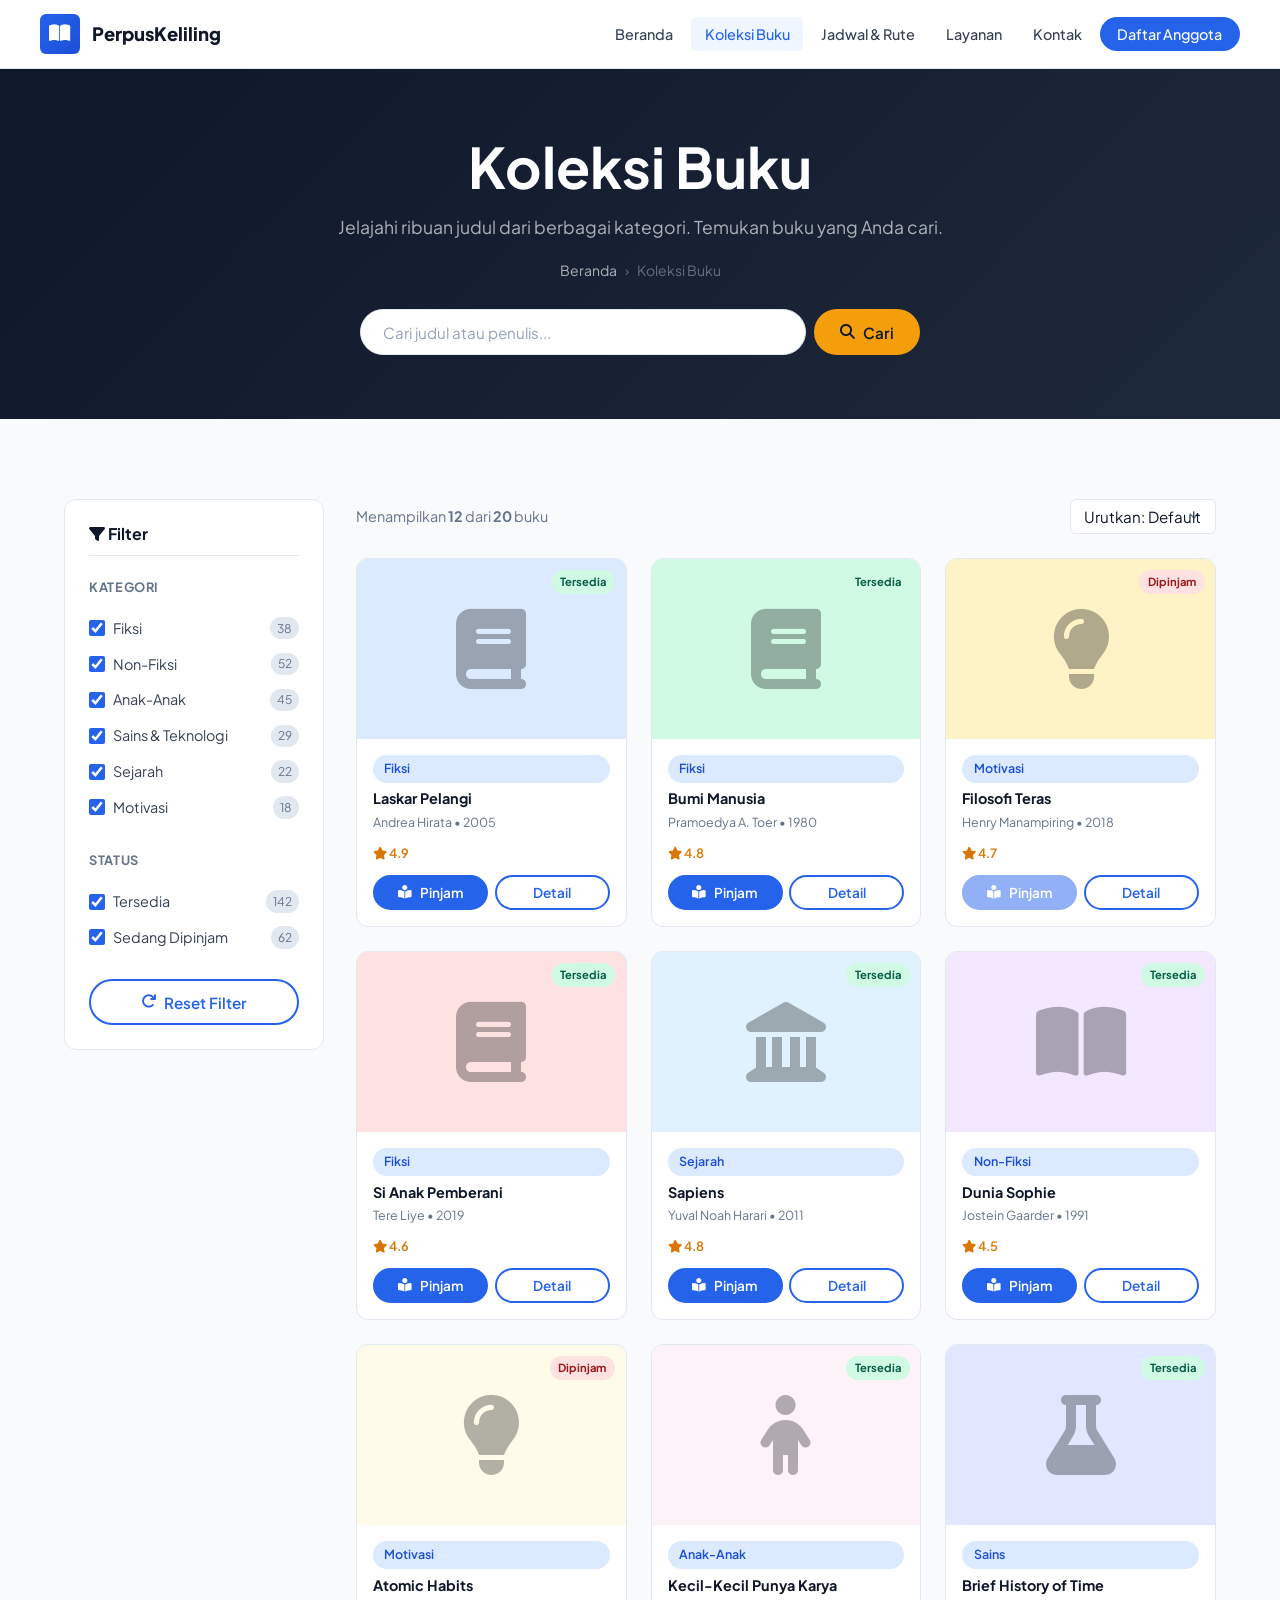
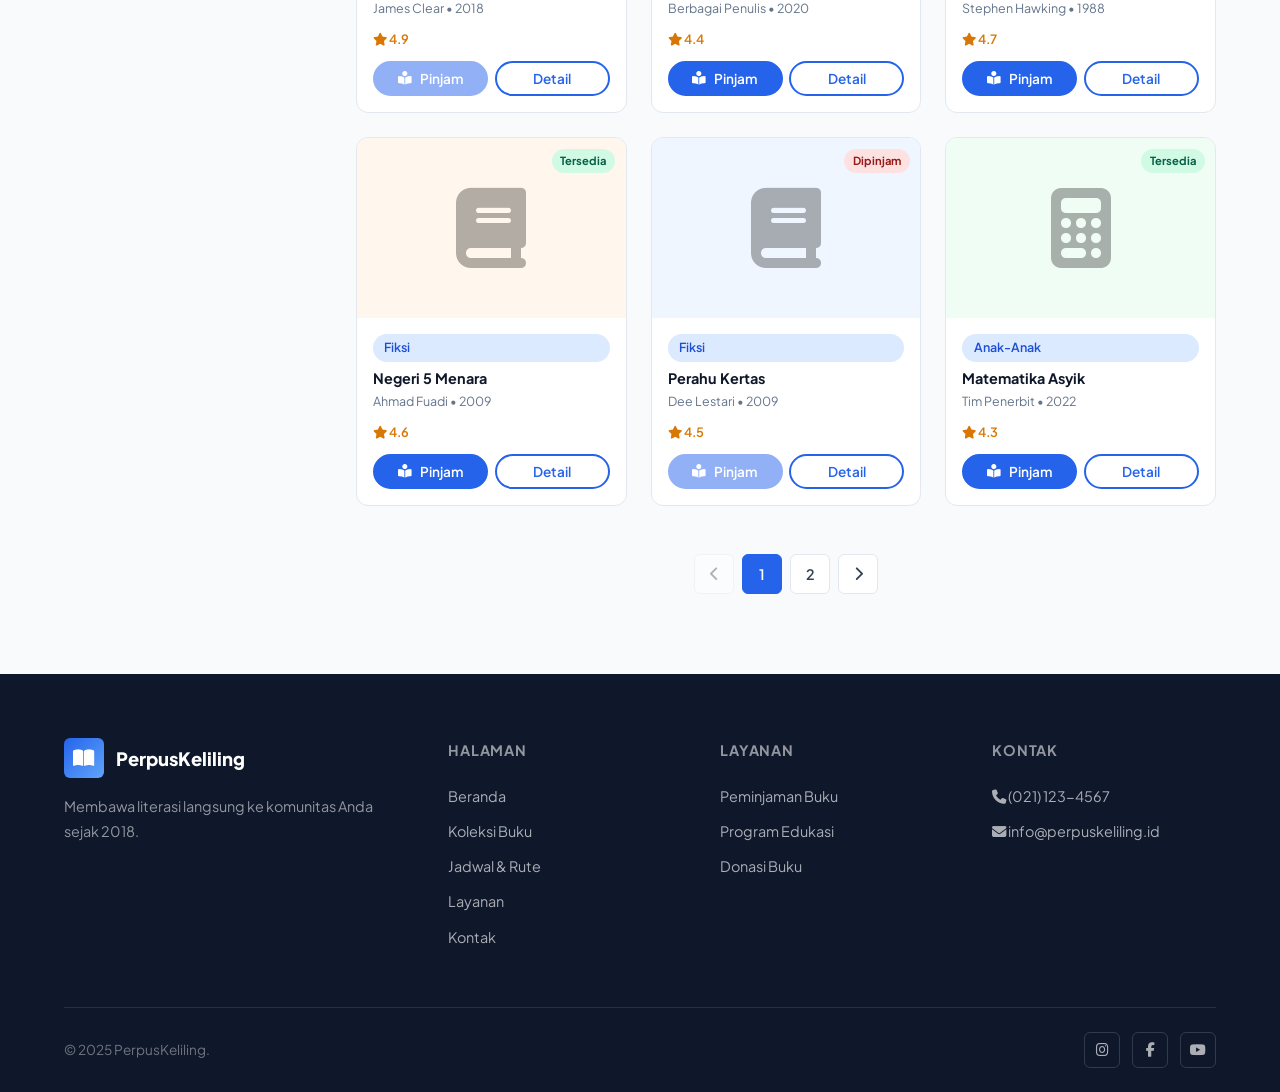
==== koleksi.html @ d8cf3271 "Menambahkan Jadwal dan koleksi serta menambahkan link nya kedalam index" ====
<!DOCTYPE html>
<html lang="id">

<head>
    <meta charset="UTF-8">
    <meta name="viewport" content="width=device-width, initial-scale=1.0">
    <meta name="description" content="Katalog koleksi buku Perpustakaan Keliling. Cari dan temukan buku favorit Anda.">
    <title>Koleksi Buku — Perpustakaan Keliling</title>
    <link rel="preconnect" href="https://fonts.googleapis.com">
    <link rel="preconnect" href="https://fonts.gstatic.com" crossorigin>
    <link
        href="https://fonts.googleapis.com/css2?family=Plus+Jakarta+Sans:wght@300;400;500;600;700;800&family=Merriweather:wght@400;700&display=swap"
        rel="stylesheet">
    <link rel="stylesheet" href="https://cdnjs.cloudflare.com/ajax/libs/font-awesome/6.5.0/css/all.min.css">
    <link rel="stylesheet" href="style.css">
    <style>
        .katalog-layout {
            display: grid;
            grid-template-columns: 260px 1fr;
            gap: 2rem;
            align-items: start;
        }

        .filter-sidebar {
            background: var(--white);
            border: 1px solid var(--border);
            border-radius: var(--radius);
            padding: 1.5rem;
            position: sticky;
            top: 84px;
        }

        .filter-title {
            font-size: 1rem;
            font-weight: 700;
            margin-bottom: 1.25rem;
            padding-bottom: .75rem;
            border-bottom: 1px solid var(--border);
        }

        .filter-group {
            margin-bottom: 1.5rem;
        }

        .filter-group-title {
            font-size: .8rem;
            font-weight: 700;
            text-transform: uppercase;
            letter-spacing: .05em;
            color: var(--gray);
            margin-bottom: .75rem;
        }

        .filter-option {
            display: flex;
            align-items: center;
            gap: .5rem;
            padding: .4rem 0;
            cursor: pointer;
            font-size: .9rem;
            color: var(--dark-3);
        }

        .filter-option input[type="checkbox"] {
            width: 16px;
            height: 16px;
            accent-color: var(--primary);
            cursor: pointer;
        }

        .filter-count {
            margin-left: auto;
            font-size: .75rem;
            background: var(--border);
            color: var(--gray);
            padding: .1rem .45rem;
            border-radius: 9999px;
        }

        .katalog-grid {
            display: grid;
            grid-template-columns: repeat(auto-fill, minmax(200px, 1fr));
            gap: 1.5rem;
        }

        .book-card {
            background: var(--white);
            border-radius: var(--radius);
            border: 1px solid var(--border);
            overflow: hidden;
            transition: var(--transition);
            display: flex;
            flex-direction: column;
            cursor: pointer;
        }

        .book-card:hover {
            box-shadow: var(--shadow-lg);
            transform: translateY(-5px);
            border-color: var(--primary);
        }

        .book-cover {
            width: 100%;
            height: 180px;
            display: flex;
            align-items: center;
            justify-content: center;
            font-size: 2.5rem;
            position: relative;
            color: rgba(0, 0, 0, .3);
        }

        .status-tag {
            position: absolute;
            top: .65rem;
            right: .65rem;
            font-size: .7rem;
            font-weight: 700;
            padding: .2rem .55rem;
            border-radius: 9999px;
        }

        .book-body {
            padding: 1rem;
            flex: 1;
            display: flex;
            flex-direction: column;
        }

        .book-title {
            font-size: .9rem;
            font-weight: 700;
            color: var(--dark);
            margin-bottom: .25rem;
            margin-top: .4rem;
            line-height: 1.3;
        }

        .book-author {
            font-size: .78rem;
            color: var(--gray);
            margin-bottom: .5rem;
        }

        .book-rating {
            font-size: .8rem;
            color: var(--secondary-dark);
            font-weight: 600;
            margin-bottom: .65rem;
        }

        .book-actions {
            display: flex;
            gap: .4rem;
            margin-top: auto;
        }

        .book-actions .btn {
            flex: 1;
            justify-content: center;
        }

        .result-bar {
            display: flex;
            align-items: center;
            justify-content: space-between;
            margin-bottom: 1.5rem;
            flex-wrap: wrap;
            gap: .75rem;
        }

        .result-count {
            font-size: .9rem;
            color: var(--gray);
        }

        .pagination {
            display: flex;
            justify-content: center;
            gap: .5rem;
            margin-top: 3rem;
            flex-wrap: wrap;
        }

        .page-btn {
            width: 40px;
            height: 40px;
            border: 1.5px solid var(--border);
            border-radius: var(--radius-sm);
            background: var(--white);
            cursor: pointer;
            font-family: var(--font);
            font-size: .9rem;
            font-weight: 600;
            color: var(--dark-3);
            transition: var(--transition);
            display: flex;
            align-items: center;
            justify-content: center;
        }

        .page-btn:hover,
        .page-btn.active {
            background: var(--primary);
            border-color: var(--primary);
            color: #fff;
        }

        .page-btn:disabled {
            opacity: .4;
            cursor: not-allowed;
        }

        .book-detail-header {
            display: flex;
            gap: 1.5rem;
            margin-bottom: 1.5rem;
        }

        .book-detail-cover {
            width: 110px;
            height: 150px;
            border-radius: var(--radius-sm);
            display: flex;
            align-items: center;
            justify-content: center;
            font-size: 2.5rem;
            flex-shrink: 0;
            color: rgba(0, 0, 0, .3);
        }

        .book-detail-desc {
            font-size: .9rem;
            line-height: 1.75;
        }

        @media (max-width: 900px) {
            .katalog-layout {
                grid-template-columns: 1fr;
            }

            .filter-sidebar {
                position: static;
            }
        }

        @media (max-width: 480px) {
            .katalog-grid {
                grid-template-columns: repeat(2, 1fr);
            }
        }
    </style>
</head>

<body>

    <nav class="navbar">
        <div class="navbar-inner">
            <a href="index.html" class="navbar-brand">
                <div class="brand-icon"><i class="fas fa-book-open"></i></div>
                <span>PerpusKeliling</span>
            </a>
            <ul class="nav-links">
                <li><a href="index.html">Beranda</a></li>
                <li><a href="koleksi.html" class="active">Koleksi Buku</a></li>
                <li><a href="jadwal.html">Jadwal &amp; Rute</a></li>
                <li><a href="layanan.html">Layanan</a></li>
                <li><a href="kontak.html">Kontak</a></li>
                <li><a href="kontak.html#daftar" class="nav-cta">Daftar Anggota</a></li>
            </ul>
            <button class="hamburger" id="hamburger" aria-label="Menu">
                <i class="fas fa-bars"></i>
            </button>
        </div>
        <div class="mobile-menu" id="mobileMenu">
            <a href="index.html"><i class="fas fa-home"></i> Beranda</a>
            <a href="koleksi.html"><i class="fas fa-book-open"></i> Koleksi Buku</a>
            <a href="jadwal.html"><i class="fas fa-calendar-alt"></i> Jadwal &amp; Rute</a>
            <a href="layanan.html"><i class="fas fa-th-list"></i> Layanan</a>
            <a href="kontak.html"><i class="fas fa-envelope"></i> Kontak</a>
        </div>
    </nav>

    <section class="page-hero">
        <div class="container">
            <h1>Koleksi Buku</h1>
            <p>Jelajahi ribuan judul dari berbagai kategori. Temukan buku yang Anda cari.</p>
            <nav class="breadcrumb">
                <a href="index.html">Beranda</a>
                <span>&rsaquo;</span>
                <span>Koleksi Buku</span>
            </nav>
            <div style="margin-top:1.75rem;">
                <div class="search-bar">
                    <label for="searchInput" class="sr-only">Cari buku</label>
                    <input type="search" id="searchInput" class="form-control" placeholder="Cari judul atau penulis...">
                    <button class="btn btn-secondary" id="searchBtn">
                        <i class="fas fa-search"></i> Cari
                    </button>
                </div>
            </div>
        </div>
    </section>

    <section class="section" style="background:var(--bg);">
        <div class="container">
            <div class="katalog-layout">

                <aside class="filter-sidebar">
                    <h2 class="filter-title"><i class="fas fa-filter"></i> Filter</h2>
                    <div class="filter-group">
                        <p class="filter-group-title">Kategori</p>
                        <label class="filter-option"><input type="checkbox" class="filter-kategori" value="Fiksi"
                                checked> Fiksi <span class="filter-count">38</span></label>
                        <label class="filter-option"><input type="checkbox" class="filter-kategori" value="Non-Fiksi"
                                checked> Non-Fiksi <span class="filter-count">52</span></label>
                        <label class="filter-option"><input type="checkbox" class="filter-kategori" value="Anak-Anak"
                                checked> Anak-Anak <span class="filter-count">45</span></label>
                        <label class="filter-option"><input type="checkbox" class="filter-kategori" value="Sains"
                                checked> Sains &amp; Teknologi <span class="filter-count">29</span></label>
                        <label class="filter-option"><input type="checkbox" class="filter-kategori" value="Sejarah"
                                checked> Sejarah <span class="filter-count">22</span></label>
                        <label class="filter-option"><input type="checkbox" class="filter-kategori" value="Motivasi"
                                checked> Motivasi <span class="filter-count">18</span></label>
                    </div>
                    <div class="filter-group">
                        <p class="filter-group-title">Status</p>
                        <label class="filter-option"><input type="checkbox" class="filter-status" value="Tersedia"
                                checked> Tersedia <span class="filter-count">142</span></label>
                        <label class="filter-option"><input type="checkbox" class="filter-status" value="Dipinjam"
                                checked> Sedang Dipinjam <span class="filter-count">62</span></label>
                    </div>
                    <button class="btn btn-outline" id="resetFilter" style="width:100%;justify-content:center;">
                        <i class="fas fa-redo"></i> Reset Filter
                    </button>
                </aside>

                <main>
                    <div class="result-bar">
                        <p class="result-count" id="resultCount">Menampilkan <strong>0</strong> buku</p>
                        <div style="display:flex;align-items:center;gap:.5rem;font-size:.9rem;">
                            <label for="sortSelect" class="sr-only">Urutkan</label>
                            <select id="sortSelect" class="form-control" style="width:auto;padding:.45rem .85rem;">
                                <option value="default">Urutkan: Default</option>
                                <option value="judul">Judul A-Z</option>
                                <option value="rating">Rating Tertinggi</option>
                                <option value="tahun">Tahun Terbaru</option>
                            </select>
                        </div>
                    </div>

                    <div class="katalog-grid" id="bookGrid"></div>

                    <div id="emptyMsg" class="hidden" style="text-align:center;padding:3rem 1rem;">
                        <i class="fas fa-box-open fa-3x" style="color:var(--gray-light);margin-bottom:1rem;"></i>
                        <h3>Buku Tidak Ditemukan</h3>
                        <p>Coba ubah kata kunci atau filter pencarian Anda.</p>
                    </div>

                    <div class="pagination" id="pagination"></div>
                </main>
            </div>
        </div>
    </section>

    <div class="modal-overlay" id="bookModal">
        <div class="modal-box">
            <div class="modal-header">
                <h2 id="modalBookTitle" style="font-size:1.1rem;">Detail Buku</h2>
                <button class="modal-close" onclick="toggleModal('bookModal', false)">
                    <i class="fas fa-times"></i>
                </button>
            </div>
            <div id="modalBookContent"></div>
            <div style="display:flex;gap:.75rem;margin-top:1.5rem;">
                <button class="btn btn-primary" id="modalPinjamBtn" style="flex:1;justify-content:center;"
                    onclick="pinjamBuku()">
                    <i class="fas fa-book-reader"></i> Pinjam Buku Ini
                </button>
                <button class="btn btn-outline" onclick="toggleModal('bookModal', false)"
                    style="justify-content:center;">Tutup</button>
            </div>
        </div>
    </div>

    <footer class="footer">
        <div class="container">
            <div class="footer-grid">
                <div>
                    <div class="footer-brand">
                        <div class="brand-icon"><i class="fas fa-book-open"></i></div>
                        PerpusKeliling
                    </div>
                    <p>Membawa literasi langsung ke komunitas Anda sejak 2018.</p>
                </div>
                <div>
                    <p class="footer-heading">Halaman</p>
                    <ul class="footer-links">
                        <li><a href="index.html">Beranda</a></li>
                        <li><a href="koleksi.html">Koleksi Buku</a></li>
                        <li><a href="jadwal.html">Jadwal &amp; Rute</a></li>
                        <li><a href="layanan.html">Layanan</a></li>
                        <li><a href="kontak.html">Kontak</a></li>
                    </ul>
                </div>
                <div>
                    <p class="footer-heading">Layanan</p>
                    <ul class="footer-links">
                        <li><a href="layanan.html">Peminjaman Buku</a></li>
                        <li><a href="layanan.html">Program Edukasi</a></li>
                        <li><a href="layanan.html">Donasi Buku</a></li>
                    </ul>
                </div>
                <div>
                    <p class="footer-heading">Kontak</p>
                    <ul class="footer-links">
                        <li><a href="tel:+62211234567"><i class="fas fa-phone"></i> (021) 123-4567</a></li>
                        <li><a href="mailto:info@perpuskeliling.id"><i class="fas fa-envelope"></i>
                                info@perpuskeliling.id</a></li>
                    </ul>
                </div>
            </div>
            <div class="footer-bottom">
                <p style="color:rgba(255,255,255,.4);font-size:.85rem;">&copy; 2025 PerpusKeliling.</p>
                <div class="footer-socials">
                    <a href="#" aria-label="Instagram"><i class="fab fa-instagram"></i></a>
                    <a href="#" aria-label="Facebook"><i class="fab fa-facebook-f"></i></a>
                    <a href="#" aria-label="YouTube"><i class="fab fa-youtube"></i></a>
                </div>
            </div>
        </div>
    </footer>

    <button class="scroll-top" id="scrollTopBtn" aria-label="Kembali ke atas">
        <i class="fas fa-chevron-up"></i>
    </button>

    <script src="main.js"></script>
    <script>
        var BUKU_DATA = [
            { id: 1, judul: "Laskar Pelangi", penulis: "Andrea Hirata", kategori: "Fiksi", status: "Tersedia", rating: 4.9, tahun: 2005, warna: "#DBEAFE", icon: "fa-book", isbn: "978-979-1341-00-1", deskripsi: "Novel yang mengisahkan perjuangan anak-anak Belitung untuk mengenyam pendidikan." },
            { id: 2, judul: "Bumi Manusia", penulis: "Pramoedya A. Toer", kategori: "Fiksi", status: "Tersedia", rating: 4.8, tahun: 1980, warna: "#D1FAE5", icon: "fa-book", isbn: "978-979-407-059-3", deskripsi: "Karya agung Pramoedya tentang perjuangan seorang pemuda pribumi di era kolonial." },
            { id: 3, judul: "Filosofi Teras", penulis: "Henry Manampiring", kategori: "Motivasi", status: "Dipinjam", rating: 4.7, tahun: 2018, warna: "#FEF3C7", icon: "fa-lightbulb", isbn: "978-602-06-1493-9", deskripsi: "Panduan menjalani hidup tenang berdasarkan filosofi Stoik untuk pembaca Indonesia." },
            { id: 4, judul: "Si Anak Pemberani", penulis: "Tere Liye", kategori: "Fiksi", status: "Tersedia", rating: 4.6, tahun: 2019, warna: "#FEE2E2", icon: "fa-book", isbn: "978-602-291-551-7", deskripsi: "Kisah petualangan anak-anak di pedalaman Sumatra yang penuh keberanian." },
            { id: 5, judul: "Sapiens", penulis: "Yuval Noah Harari", kategori: "Sejarah", status: "Tersedia", rating: 4.8, tahun: 2011, warna: "#E0F2FE", icon: "fa-landmark", isbn: "978-0-06-231609-7", deskripsi: "Sejarah singkat umat manusia dari masa prasejarah hingga revolusi industri." },
            { id: 6, judul: "Dunia Sophie", penulis: "Jostein Gaarder", kategori: "Non-Fiksi", status: "Tersedia", rating: 4.5, tahun: 1991, warna: "#F3E8FF", icon: "fa-book-open", isbn: "978-979-22-1251-4", deskripsi: "Novel filsafat yang mengajak pembaca menjelajahi sejarah filsafat Barat." },
            { id: 7, judul: "Atomic Habits", penulis: "James Clear", kategori: "Motivasi", status: "Dipinjam", rating: 4.9, tahun: 2018, warna: "#FFFBEB", icon: "fa-lightbulb", isbn: "978-0-7352-1129-2", deskripsi: "Panduan ilmiah untuk membangun kebiasaan kecil yang menghasilkan perubahan besar." },
            { id: 8, judul: "Kecil-Kecil Punya Karya", penulis: "Berbagai Penulis", kategori: "Anak-Anak", status: "Tersedia", rating: 4.4, tahun: 2020, warna: "#FDF2F8", icon: "fa-child", isbn: "978-979-22-5678-1", deskripsi: "Antologi karya tulis anak-anak Indonesia yang menginspirasi." },
            { id: 9, judul: "Brief History of Time", penulis: "Stephen Hawking", kategori: "Sains", status: "Tersedia", rating: 4.7, tahun: 1988, warna: "#E0E7FF", icon: "fa-flask", isbn: "978-0-553-38016-3", deskripsi: "Eksplorasi ilmu fisika modern dari Big Bang hingga lubang hitam." },
            { id: 10, judul: "Negeri 5 Menara", penulis: "Ahmad Fuadi", kategori: "Fiksi", status: "Tersedia", rating: 4.6, tahun: 2009, warna: "#FFF7ED", icon: "fa-book", isbn: "978-979-22-4931-8", deskripsi: "Kisah inspiratif santri dari Sumatra yang mengejar mimpi ke berbagai penjuru dunia." },
            { id: 11, judul: "Perahu Kertas", penulis: "Dee Lestari", kategori: "Fiksi", status: "Dipinjam", rating: 4.5, tahun: 2009, warna: "#EFF6FF", icon: "fa-book", isbn: "978-979-22-5143-4", deskripsi: "Kisah cinta antara Kugy dan Keenan yang penuh mimpi dan perjalanan menemukan diri." },
            { id: 12, judul: "Matematika Asyik", penulis: "Tim Penerbit", kategori: "Anak-Anak", status: "Tersedia", rating: 4.3, tahun: 2022, warna: "#F0FDF4", icon: "fa-calculator", isbn: "978-979-12-3456-0", deskripsi: "Buku belajar matematika yang dikemas menyenangkan untuk anak usia 6-12 tahun." },
            { id: 13, judul: "Rich Dad Poor Dad", penulis: "Robert Kiyosaki", kategori: "Motivasi", status: "Tersedia", rating: 4.4, tahun: 1997, warna: "#FFFBEB", icon: "fa-lightbulb", isbn: "978-1-5154-3003-5", deskripsi: "Pelajaran tentang keuangan dan investasi berdasarkan perbandingan dua figur ayah." },
            { id: 14, judul: "Sejarah Indonesia Modern", penulis: "M.C. Ricklefs", kategori: "Sejarah", status: "Tersedia", rating: 4.6, tahun: 2001, warna: "#FEF3C7", icon: "fa-landmark", isbn: "978-0-230-54685-1", deskripsi: "Kajian mendalam tentang sejarah Indonesia dari abad ke-16 hingga era reformasi." },
            { id: 15, judul: "Coding untuk Anak", penulis: "DK Publishing", kategori: "Sains", status: "Dipinjam", rating: 4.5, tahun: 2021, warna: "#EDE9FE", icon: "fa-laptop", isbn: "978-0-24-137896-2", deskripsi: "Panduan belajar pemrograman yang ramah anak dengan proyek-proyek menyenangkan." },
            { id: 16, judul: "The Alchemist", penulis: "Paulo Coelho", kategori: "Fiksi", status: "Tersedia", rating: 4.8, tahun: 1988, warna: "#FDF4FF", icon: "fa-book", isbn: "978-0-06-231500-7", deskripsi: "Kisah seorang gembala muda Spanyol yang menempuh perjalanan menuju mimpinya." },
            { id: 17, judul: "Ensiklopedia Anak", penulis: "Tim Ilmu", kategori: "Anak-Anak", status: "Tersedia", rating: 4.7, tahun: 2020, warna: "#ECFDF5", icon: "fa-book-open", isbn: "978-602-123-789-4", deskripsi: "Ensiklopedia lengkap yang menjelaskan sains, alam, dan teknologi untuk anak." },
            { id: 18, judul: "7 Habits", penulis: "Stephen Covey", kategori: "Motivasi", status: "Dipinjam", rating: 4.7, tahun: 1989, warna: "#F0F9FF", icon: "fa-lightbulb", isbn: "978-0-7432-6951-3", deskripsi: "Tujuh kebiasaan yang membantu seseorang menjadi lebih efektif dalam kehidupan." },
            { id: 19, judul: "Hujan", penulis: "Tere Liye", kategori: "Fiksi", status: "Tersedia", rating: 4.5, tahun: 2016, warna: "#EFF6FF", icon: "fa-book", isbn: "978-602-291-240-0", deskripsi: "Kisah masa depan tentang seorang gadis bernama Lail dan tumpukan kenangan." },
            { id: 20, judul: "Ketika Aku Belum Dewasa", penulis: "Asma Nadia", kategori: "Fiksi", status: "Tersedia", rating: 4.3, tahun: 2015, warna: "#FDF2F8", icon: "fa-book", isbn: "978-602-219-135-4", deskripsi: "Novel remaja yang mengangkat tema persahabatan dan perjalanan tumbuh dewasa." }
        ];

        var state = {
            query: '',
            kategori: ['Fiksi', 'Non-Fiksi', 'Anak-Anak', 'Sains', 'Sejarah', 'Motivasi'],
            status: ['Tersedia', 'Dipinjam'],
            sort: 'default',
            page: 1,
            perPage: 12,
            selected: null
        };

        function renderGrid() {
            var grid = document.getElementById('bookGrid');
            var emptyMsg = document.getElementById('emptyMsg');
            var resCount = document.getElementById('resultCount');

            var filtered = [];
            for (var i = 0; i < BUKU_DATA.length; i++) {
                var b = BUKU_DATA[i];
                var matchQuery = b.judul.toLowerCase().indexOf(state.query.toLowerCase()) !== -1 ||
                    b.penulis.toLowerCase().indexOf(state.query.toLowerCase()) !== -1;
                var matchKat = state.kategori.indexOf(b.kategori) !== -1;
                var matchStatus = state.status.indexOf(b.status) !== -1;
                if (matchQuery && matchKat && matchStatus) {
                    filtered.push(b);
                }
            }

            if (state.sort === 'judul') {
                filtered.sort(function (a, b) { return a.judul.localeCompare(b.judul); });
            } else if (state.sort === 'rating') {
                filtered.sort(function (a, b) { return b.rating - a.rating; });
            } else if (state.sort === 'tahun') {
                filtered.sort(function (a, b) { return b.tahun - a.tahun; });
            }

            var total = filtered.length;
            var totalPages = Math.max(1, Math.ceil(total / state.perPage));
            if (state.page > totalPages) state.page = totalPages;

            var startIdx = (state.page - 1) * state.perPage;
            var paginated = filtered.slice(startIdx, startIdx + state.perPage);

            resCount.innerHTML = 'Menampilkan <strong>' + paginated.length + '</strong> dari <strong>' + total + '</strong> buku';

            if (paginated.length === 0) {
                grid.innerHTML = '';
                emptyMsg.classList.remove('hidden');
                renderPagination(0, totalPages);
                return;
            }

            emptyMsg.classList.add('hidden');
            grid.innerHTML = '';

            for (var j = 0; j < paginated.length; j++) {
                var buku = paginated[j];
                var statusClass = buku.status === 'Tersedia' ? 'badge-green' : 'badge-red';
                var disabled = buku.status === 'Dipinjam' ? 'disabled style="opacity:.5;"' : '';

                var cardHTML = '<article class="book-card" onclick="openBookModal(' + buku.id + ')" tabindex="0">';
                cardHTML += '<div class="book-cover" style="background:' + buku.warna + ';">';
                cardHTML += '<i class="fas ' + buku.icon + ' fa-2x"></i>';
                cardHTML += '<span class="status-tag ' + statusClass + '">' + buku.status + '</span>';
                cardHTML += '</div>';
                cardHTML += '<div class="book-body">';
                cardHTML += '<span class="badge badge-blue">' + buku.kategori + '</span>';
                cardHTML += '<p class="book-title">' + buku.judul + '</p>';
                cardHTML += '<p class="book-author">' + buku.penulis + ' &bull; ' + buku.tahun + '</p>';
                cardHTML += '<p class="book-rating"><i class="fas fa-star"></i> ' + buku.rating.toFixed(1) + '</p>';
                cardHTML += '<div class="book-actions">';
                cardHTML += '<button class="btn btn-primary btn-sm" ' + disabled + ' onclick="event.stopPropagation();pinjamLangsung(' + buku.id + ')"><i class="fas fa-book-reader"></i> Pinjam</button>';
                cardHTML += '<button class="btn btn-outline btn-sm" onclick="event.stopPropagation();openBookModal(' + buku.id + ')">Detail</button>';
                cardHTML += '</div></div></article>';

                grid.innerHTML += cardHTML;
            }

            renderPagination(total, totalPages);
        }

        function renderPagination(total, totalPages) {
            var pag = document.getElementById('pagination');
            if (total === 0) { pag.innerHTML = ''; return; }

            var html = '<button class="page-btn" onclick="changePage(' + (state.page - 1) + ')"' + (state.page === 1 ? ' disabled' : '') + '><i class="fas fa-chevron-left"></i></button>';
            for (var i = 1; i <= totalPages; i++) {
                var active = i === state.page ? ' active' : '';
                html += '<button class="page-btn' + active + '" onclick="changePage(' + i + ')">' + i + '</button>';
            }
            html += '<button class="page-btn" onclick="changePage(' + (state.page + 1) + ')"' + (state.page === totalPages ? ' disabled' : '') + '><i class="fas fa-chevron-right"></i></button>';
            pag.innerHTML = html;
        }

        function changePage(p) {
            if (p < 1) return;
            state.page = p;
            renderGrid();
            window.scrollTo({ top: 300, behavior: 'smooth' });
        }

        function openBookModal(id) {
            var buku = null;
            for (var i = 0; i < BUKU_DATA.length; i++) {
                if (BUKU_DATA[i].id === id) { buku = BUKU_DATA[i]; break; }
            }
            if (!buku) return;
            state.selected = id;

            document.getElementById('modalBookTitle').textContent = buku.judul;
            var pinjamBtn = document.getElementById('modalPinjamBtn');
            pinjamBtn.disabled = buku.status === 'Dipinjam';
            pinjamBtn.innerHTML = buku.status === 'Dipinjam'
                ? '<i class="fas fa-times"></i> Sedang Dipinjam'
                : '<i class="fas fa-book-reader"></i> Pinjam Buku Ini';
            pinjamBtn.style.opacity = buku.status === 'Dipinjam' ? '.6' : '1';

            var statusClass = buku.status === 'Tersedia' ? 'badge-green' : 'badge-red';
            var content = '<div class="book-detail-header">';
            content += '<div class="book-detail-cover" style="background:' + buku.warna + ';"><i class="fas ' + buku.icon + ' fa-2x"></i></div>';
            content += '<div>';
            content += '<h3 style="margin-bottom:.25rem;">' + buku.judul + '</h3>';
            content += '<p style="color:var(--gray);font-size:.9rem;margin-bottom:.5rem;">' + buku.penulis + '</p>';
            content += '<div style="display:flex;gap:.5rem;flex-wrap:wrap;margin-bottom:.5rem;">';
            content += '<span class="badge badge-blue">' + buku.kategori + '</span>';
            content += '<span class="badge ' + statusClass + '">' + buku.status + '</span>';
            content += '</div>';
            content += '<p style="font-size:.8rem;color:var(--gray);">ISBN: ' + buku.isbn + ' &bull; ' + buku.tahun + '</p>';
            content += '<p style="font-size:.85rem;font-weight:600;color:var(--secondary-dark);margin-top:.4rem;"><i class="fas fa-star"></i> ' + buku.rating.toFixed(1) + ' / 5.0</p>';
            content += '</div></div>';
            content += '<p class="book-detail-desc">' + buku.deskripsi + '</p>';

            document.getElementById('modalBookContent').innerHTML = content;
            toggleModal('bookModal', true);
        }

        function pinjamBuku() {
            for (var i = 0; i < BUKU_DATA.length; i++) {
                if (BUKU_DATA[i].id === state.selected) {
                    if (BUKU_DATA[i].status === 'Dipinjam') return;
                    BUKU_DATA[i].status = 'Dipinjam';
                    showToast('Berhasil meminjam "' + BUKU_DATA[i].judul + '"!', 'success');
                    break;
                }
            }
            toggleModal('bookModal', false);
            renderGrid();
        }

        function pinjamLangsung(id) {
            for (var i = 0; i < BUKU_DATA.length; i++) {
                if (BUKU_DATA[i].id === id) {
                    if (BUKU_DATA[i].status === 'Dipinjam') return;
                    BUKU_DATA[i].status = 'Dipinjam';
                    showToast('Berhasil meminjam "' + BUKU_DATA[i].judul + '"!', 'success');
                    break;
                }
            }
            renderGrid();
        }

        document.getElementById('searchBtn').addEventListener('click', function () {
            state.query = document.getElementById('searchInput').value.trim();
            state.page = 1;
            renderGrid();
        });

        document.getElementById('searchInput').addEventListener('input', function () {
            state.query = this.value.trim();
            state.page = 1;
            renderGrid();
        });

        document.getElementById('sortSelect').addEventListener('change', function () {
            state.sort = this.value;
            state.page = 1;
            renderGrid();
        });

        document.querySelectorAll('.filter-kategori').forEach(function (cb) {
            cb.addEventListener('change', function () {
                state.kategori = [];
                document.querySelectorAll('.filter-kategori:checked').forEach(function (c) {
                    state.kategori.push(c.value);
                });
                state.page = 1;
                renderGrid();
            });
        });

        document.querySelectorAll('.filter-status').forEach(function (cb) {
            cb.addEventListener('change', function () {
                state.status = [];
                document.querySelectorAll('.filter-status:checked').forEach(function (c) {
                    state.status.push(c.value);
                });
                state.page = 1;
                renderGrid();
            });
        });

        document.getElementById('resetFilter').addEventListener('click', function () {
            document.querySelectorAll('.filter-kategori, .filter-status').forEach(function (cb) { cb.checked = true; });
            document.getElementById('searchInput').value = '';
            document.getElementById('sortSelect').value = 'default';
            state = { query: '', kategori: ['Fiksi', 'Non-Fiksi', 'Anak-Anak', 'Sains', 'Sejarah', 'Motivasi'], status: ['Tersedia', 'Dipinjam'], sort: 'default', page: 1, perPage: 12, selected: null };
            renderGrid();
            showToast('Filter direset', 'info');
        });

        renderGrid();
    </script>
</body>

</html>
---- style.css ----
@import url('https://fonts.googleapis.com/css2?family=Plus+Jakarta+Sans:wght@300;400;500;600;700;800&family=Merriweather:ital,wght@0,400;0,700;1,400&display=swap');

:root {
  --primary: #2563EB; --primary-dark: #1D4ED8; --primary-light: #EFF6FF;
  --secondary: #F59E0B; --secondary-dark: #D97706; --accent: #10B981;
  --danger: #EF4444; --dark: #0F172A; --dark-2: #1E293B; --dark-3: #334155;
  --gray: #64748B; --gray-light: #94A3B8; --border: #E2E8F0;
  --bg: #F8FAFC; --white: #FFFFFF;
  --shadow-sm: 0 1px 3px rgba(0,0,0,.08),0 1px 2px rgba(0,0,0,.04);
  --shadow: 0 4px 6px -1px rgba(0,0,0,.1),0 2px 4px -1px rgba(0,0,0,.06);
  --shadow-lg: 0 10px 15px -3px rgba(0,0,0,.1),0 4px 6px -2px rgba(0,0,0,.05);
  --shadow-xl: 0 20px 25px -5px rgba(0,0,0,.1),0 10px 10px -5px rgba(0,0,0,.04);
  --radius-sm: 6px; --radius: 12px; --radius-lg: 20px; --radius-full: 9999px;
  --transition: all .25s cubic-bezier(.4,0,.2,1);
  --font-body: 'Plus Jakarta Sans', sans-serif;
  --font-serif: 'Merriweather', serif;
}

*, *::before, *::after { box-sizing: border-box; margin: 0; padding: 0; }
html { scroll-behavior: smooth; font-size: 16px; }
body { font-family: var(--font-body); background-color: var(--bg); color: var(--dark); line-height: 1.6; overflow-x: hidden; }
a { color: var(--primary); text-decoration: none; transition: var(--transition); }
a:hover { color: var(--primary-dark); }
img { max-width: 100%; height: auto; display: block; }
ul, ol { list-style: none; }
h1,h2,h3,h4,h5,h6 { font-weight: 700; line-height: 1.2; color: var(--dark); }
h1 { font-size: clamp(2rem,5vw,3.5rem); }
h2 { font-size: clamp(1.5rem,3vw,2.25rem); }
h3 { font-size: clamp(1.2rem,2vw,1.5rem); }
p { color: var(--gray); line-height: 1.75; }

.container { width: 100%; max-width: 1200px; margin: 0 auto; padding: 0 1.5rem; }

/* NAV */
.navbar { position: sticky; top: 0; z-index: 1000; background: rgba(255,255,255,.92); backdrop-filter: blur(16px); -webkit-backdrop-filter: blur(16px); border-bottom: 1px solid var(--border); padding: 0 1.5rem; transition: var(--transition); }
.navbar-inner { max-width: 1200px; margin: 0 auto; height: 68px; display: flex; align-items: center; justify-content: space-between; gap: 2rem; }
.navbar-brand { display: flex; align-items: center; gap: .75rem; font-weight: 800; font-size: 1.15rem; color: var(--dark); white-space: nowrap; }
.navbar-brand:hover { color: var(--primary); }
.brand-icon { width: 40px; height: 40px; background: linear-gradient(135deg, var(--primary), var(--primary-dark)); border-radius: var(--radius-sm); display: flex; align-items: center; justify-content: center; color: #fff; font-size: 1.2rem; flex-shrink: 0; }
.nav-links { display: flex; align-items: center; gap: .25rem; }
.nav-links a { padding: .5rem .85rem; border-radius: var(--radius-sm); font-size: .9rem; font-weight: 500; color: var(--dark-3); transition: var(--transition); white-space: nowrap; }
.nav-links a:hover, .nav-links a.active { background: var(--primary-light); color: var(--primary); }
.nav-cta { background: var(--primary) !important; color: #fff !important; padding: .5rem 1.1rem !important; border-radius: var(--radius-full) !important; }
.nav-cta:hover { background: var(--primary-dark) !important; color: #fff !important; }
.hamburger { display: none; background: none; border: none; cursor: pointer; padding: .4rem; border-radius: var(--radius-sm); transition: var(--transition); }
.hamburger:hover { background: var(--border); }
.hamburger span { display: block; width: 24px; height: 2px; background: var(--dark); border-radius: 99px; transition: var(--transition); margin: 5px 0; }
.mobile-menu { display: none; background: var(--white); border-top: 1px solid var(--border); padding: 1rem 1.5rem; }
.mobile-menu.open { display: block; }
.mobile-menu a { display: block; padding: .75rem 0; font-weight: 500; color: var(--dark-3); border-bottom: 1px solid var(--border); }
.mobile-menu a:last-child { border-bottom: none; }
.mobile-menu a:hover, .mobile-menu a.active { color: var(--primary); }

/* BUTTONS */
.btn { display: inline-flex; align-items: center; gap: .5rem; padding: .7rem 1.5rem; border-radius: var(--radius-full); font-family: var(--font-body); font-size: .95rem; font-weight: 600; cursor: pointer; border: 2px solid transparent; transition: var(--transition); white-space: nowrap; text-decoration: none; }
.btn:focus-visible { outline: 3px solid var(--primary); outline-offset: 2px; }
.btn-primary { background: var(--primary); color: #fff; border-color: var(--primary); }
.btn-primary:hover { background: var(--primary-dark); border-color: var(--primary-dark); color: #fff; transform: translateY(-1px); box-shadow: var(--shadow-lg); }
.btn-secondary { background: var(--secondary); color: var(--dark); border-color: var(--secondary); }
.btn-secondary:hover { background: var(--secondary-dark); border-color: var(--secondary-dark); color: var(--dark); transform: translateY(-1px); }
.btn-outline { background: transparent; color: var(--primary); border-color: var(--primary); }
.btn-outline:hover { background: var(--primary); color: #fff; transform: translateY(-1px); }
.btn-white { background: #fff; color: var(--primary); border-color: #fff; }
.btn-white:hover { background: var(--primary-light); border-color: var(--primary-light); color: var(--primary); }
.btn-sm { padding: .45rem 1rem; font-size: .85rem; }
.btn-lg { padding: .9rem 2rem; font-size: 1rem; }

/* CARD */
.card { background: var(--white); border-radius: var(--radius); box-shadow: var(--shadow-sm); border: 1px solid var(--border); overflow: hidden; transition: var(--transition); }
.card:hover { box-shadow: var(--shadow-lg); transform: translateY(-4px); border-color: transparent; }

/* SECTION */
.section { padding: 5rem 0; }
.section-sm { padding: 3rem 0; }
.section-header { text-align: center; max-width: 680px; margin: 0 auto 3.5rem; }
.section-label { display: inline-block; background: var(--primary-light); color: var(--primary); font-size: .8rem; font-weight: 700; letter-spacing: .08em; text-transform: uppercase; padding: .35rem .85rem; border-radius: var(--radius-full); margin-bottom: 1rem; }
.section-header h2 { margin-bottom: .75rem; }
.section-header p { font-size: 1.05rem; }

/* BADGES */
.badge { display: inline-flex; align-items: center; gap: .3rem; padding: .25rem .7rem; border-radius: var(--radius-full); font-size: .78rem; font-weight: 600; }
.badge-blue { background: #DBEAFE; color: #1D4ED8; }
.badge-green { background: #D1FAE5; color: #065F46; }
.badge-yellow { background: #FEF3C7; color: #92400E; }
.badge-red { background: #FEE2E2; color: #991B1B; }
.badge-gray { background: #F1F5F9; color: #475569; }

/* FORMS */
.form-group { margin-bottom: 1.25rem; }
.form-label { display: block; font-size: .9rem; font-weight: 600; color: var(--dark); margin-bottom: .45rem; }
.form-control { width: 100%; padding: .7rem 1rem; border: 1.5px solid var(--border); border-radius: var(--radius-sm); font-family: var(--font-body); font-size: .95rem; color: var(--dark); background: var(--white); transition: var(--transition); outline: none; }
.form-control:focus { border-color: var(--primary); box-shadow: 0 0 0 3px rgba(37,99,235,.12); }
.form-control::placeholder { color: var(--gray-light); }
textarea.form-control { resize: vertical; min-height: 120px; }
select.form-control { appearance: none; background-image: url("data:image/svg+xml,%3Csvg xmlns='http://www.w3.org/2000/svg' viewBox='0 0 20 20' fill='%2364748B'%3E%3Cpath fill-rule='evenodd' d='M5.23 7.21a.75.75 0 011.06.02L10 11.168l3.71-3.938a.75.75 0 111.08 1.04l-4.25 4.5a.75.75 0 01-1.08 0l-4.25-4.5a.75.75 0 01.02-1.06z' clip-rule='evenodd'/%3E%3C/svg%3E"); background-repeat: no-repeat; background-position: right .75rem center; background-size: 1.15rem; padding-right: 2.5rem; cursor: pointer; }

/* TABLE */
.table-wrapper { width: 100%; overflow-x: auto; border-radius: var(--radius); box-shadow: var(--shadow-sm); border: 1px solid var(--border); }
table { width: 100%; border-collapse: collapse; font-size: .92rem; }
thead { background: var(--dark); color: var(--white); }
thead th { padding: 1rem 1.25rem; text-align: left; font-weight: 600; font-size: .85rem; letter-spacing: .04em; text-transform: uppercase; white-space: nowrap; }
tbody tr { border-bottom: 1px solid var(--border); transition: var(--transition); }
tbody tr:hover { background: var(--primary-light); }
tbody tr:last-child { border-bottom: none; }
tbody td { padding: .9rem 1.25rem; color: var(--dark-3); vertical-align: middle; }

/* FOOTER */
.footer { background: var(--dark); color: rgba(255,255,255,.7); padding: 4rem 0 0; }
.footer-grid { display: grid; grid-template-columns: 1.5fr repeat(3,1fr); gap: 3rem; margin-bottom: 3rem; }
.footer-brand { display: flex; align-items: center; gap: .75rem; font-weight: 800; font-size: 1.15rem; color: #fff; margin-bottom: 1rem; }
.footer-brand .brand-icon { background: linear-gradient(135deg, var(--primary), #60A5FA); }
.footer p { color: rgba(255,255,255,.55); font-size: .9rem; line-height: 1.7; }
.footer-heading { font-size: .85rem; font-weight: 700; letter-spacing: .06em; text-transform: uppercase; color: rgba(255,255,255,.4); margin-bottom: 1.25rem; }
.footer-links li { margin-bottom: .6rem; }
.footer-links a { color: rgba(255,255,255,.65); font-size: .9rem; transition: var(--transition); }
.footer-links a:hover { color: var(--white); }
.footer-bottom { border-top: 1px solid rgba(255,255,255,.1); padding: 1.5rem 0; display: flex; align-items: center; justify-content: space-between; flex-wrap: wrap; gap: 1rem; font-size: .85rem; }
.footer-socials { display: flex; gap: .75rem; }
.footer-socials a { width: 36px; height: 36px; border-radius: var(--radius-sm); border: 1px solid rgba(255,255,255,.15); display: flex; align-items: center; justify-content: center; color: rgba(255,255,255,.65); font-size: .9rem; transition: var(--transition); }
.footer-socials a:hover { background: var(--primary); border-color: var(--primary); color: #fff; }

/* PAGE HERO */
.page-hero { background: linear-gradient(135deg, var(--dark) 0%, var(--dark-2) 100%); color: #fff; padding: 4rem 0; text-align: center; }
.page-hero h1 { color: #fff; margin-bottom: .75rem; }
.page-hero p { color: rgba(255,255,255,.65); font-size: 1.1rem; }
.breadcrumb { display: flex; align-items: center; gap: .5rem; justify-content: center; font-size: .875rem; margin-top: 1rem; }
.breadcrumb a { color: rgba(255,255,255,.65); }
.breadcrumb a:hover { color: #fff; }
.breadcrumb span { color: rgba(255,255,255,.35); }

/* SEARCH */
.search-bar { display: flex; gap: .5rem; max-width: 560px; margin: 0 auto; }
.search-bar .form-control { border-radius: var(--radius-full); padding: .75rem 1.4rem; }
.search-bar .btn { flex-shrink: 0; }

/* STATS */
.stats-grid { display: grid; grid-template-columns: repeat(4,1fr); gap: 1.5rem; }
.stat-item { text-align: center; padding: 2rem 1rem; }
.stat-number { font-size: 2.5rem; font-weight: 800; color: var(--primary); line-height: 1; margin-bottom: .35rem; }
.stat-label { font-size: .9rem; color: var(--gray); font-weight: 500; }

/* ALERTS */
.alert { padding: 1rem 1.25rem; border-radius: var(--radius-sm); font-size: .9rem; font-weight: 500; display: flex; align-items: flex-start; gap: .75rem; margin-bottom: 1rem; }
.alert-success { background: #D1FAE5; color: #065F46; border: 1px solid #A7F3D0; }
.alert-error { background: #FEE2E2; color: #991B1B; border: 1px solid #FECACA; }
.alert-info { background: #DBEAFE; color: #1E40AF; border: 1px solid #BFDBFE; }
.alert-warning { background: #FEF3C7; color: #92400E; border: 1px solid #FDE68A; }

/* UTILITIES */
.text-center { text-align: center; } .text-right { text-align: right; }
.flex { display: flex; } .flex-center { display: flex; align-items: center; justify-content: center; }
.gap-1 { gap: .5rem; } .gap-2 { gap: 1rem; } .gap-3 { gap: 1.5rem; }
.mt-1 { margin-top: .5rem; } .mt-2 { margin-top: 1rem; } .mt-3 { margin-top: 1.5rem; }
.mb-1 { margin-bottom: .5rem; } .mb-2 { margin-bottom: 1rem; } .mb-3 { margin-bottom: 1.5rem; }
.hidden { display: none !important; }
.sr-only { position: absolute; width: 1px; height: 1px; overflow: hidden; clip: rect(0,0,0,0); }
.grid-2 { display: grid; grid-template-columns: repeat(2,1fr); gap: 1.5rem; }
.grid-3 { display: grid; grid-template-columns: repeat(3,1fr); gap: 1.5rem; }
.grid-4 { display: grid; grid-template-columns: repeat(4,1fr); gap: 1.5rem; }

/* SCROLL TOP */
.scroll-top { position: fixed; bottom: 2rem; right: 2rem; width: 46px; height: 46px; background: var(--primary); color: #fff; border: none; border-radius: var(--radius-full); cursor: pointer; display: flex; align-items: center; justify-content: center; font-size: 1.1rem; box-shadow: var(--shadow-lg); transition: var(--transition); z-index: 900; opacity: 0; pointer-events: none; transform: translateY(10px); }
.scroll-top.visible { opacity: 1; pointer-events: all; transform: translateY(0); }
.scroll-top:hover { background: var(--primary-dark); transform: translateY(-3px); }

/* MODAL */
.modal-overlay { position: fixed; inset: 0; background: rgba(0,0,0,.5); display: flex; align-items: center; justify-content: center; z-index: 2000; padding: 1rem; opacity: 0; pointer-events: none; transition: var(--transition); }
.modal-overlay.open { opacity: 1; pointer-events: all; }
.modal-box { background: var(--white); border-radius: var(--radius-lg); box-shadow: var(--shadow-xl); padding: 2.5rem; width: 100%; max-width: 520px; max-height: 90vh; overflow-y: auto; transform: scale(.95) translateY(20px); transition: var(--transition); }
.modal-overlay.open .modal-box { transform: scale(1) translateY(0); }
.modal-header { display: flex; align-items: center; justify-content: space-between; margin-bottom: 1.5rem; }
.modal-close { background: none; border: none; cursor: pointer; padding: .35rem; border-radius: var(--radius-sm); color: var(--gray); font-size: 1.25rem; line-height: 1; transition: var(--transition); }
.modal-close:hover { background: var(--border); color: var(--dark); }

/* PROFIL (from index.css inline) */
.profil-badge { display: inline-block; background-color: #EFF6FF; color: #2563EB; font-size: .75rem; font-weight: 700; padding: .4rem 1rem; border-radius: 9999px; text-transform: uppercase; letter-spacing: .05em; margin-bottom: 1.25rem; }
.profil-heading { font-size: 2.25rem; font-weight: 700; color: #0F172A; line-height: 1.3; margin-bottom: 1rem; letter-spacing: -.02em; }
.profil-desc { color: #64748B; font-size: 1rem; line-height: 1.6; max-width: 90%; }
.video-container { border-radius: 12px; overflow: hidden; box-shadow: 0 10px 25px rgba(0,0,0,.05); background-color: #202020; border: 1px solid #E2E8F0; }
.video-ratio { position: relative; padding-top: 56.25%; }
.video-ratio iframe { position: absolute; inset: 0; width: 100%; height: 100%; }

/* MEDIA QUERIES */
@media (max-width: 1024px) {
  .footer-grid { grid-template-columns: 1fr 1fr; }
  .stats-grid { grid-template-columns: repeat(2,1fr); }
  .features-grid { grid-template-columns: repeat(2,1fr); }
  .news-grid { grid-template-columns: repeat(2,1fr); }
}
@media (max-width: 768px) {
  .nav-links { display: none; }
  .hamburger { display: block; }
  .grid-2, .grid-3, .grid-4 { grid-template-columns: 1fr; }
  .footer-grid { grid-template-columns: 1fr; gap: 2rem; }
  .footer-bottom { flex-direction: column; text-align: center; }
  .section { padding: 3.5rem 0; }
  .stats-grid { grid-template-columns: repeat(2,1fr); }
  .hero-inner { grid-template-columns: 1fr; text-align: center; }
  .hero p { max-width: none; }
  .hero-actions, .hero-stats { justify-content: center; }
  .hero-visual { display: none; }
  .features-grid, .news-grid, .rute-preview { grid-template-columns: 1fr; }
}
@media (max-width: 480px) {
  .stats-grid { grid-template-columns: 1fr 1fr; }
  .btn-lg { padding: .8rem 1.4rem; }
  .modal-box { padding: 1.5rem; }
  .search-bar { flex-direction: column; }
  .search-bar .form-control { border-radius: var(--radius-sm); }
}
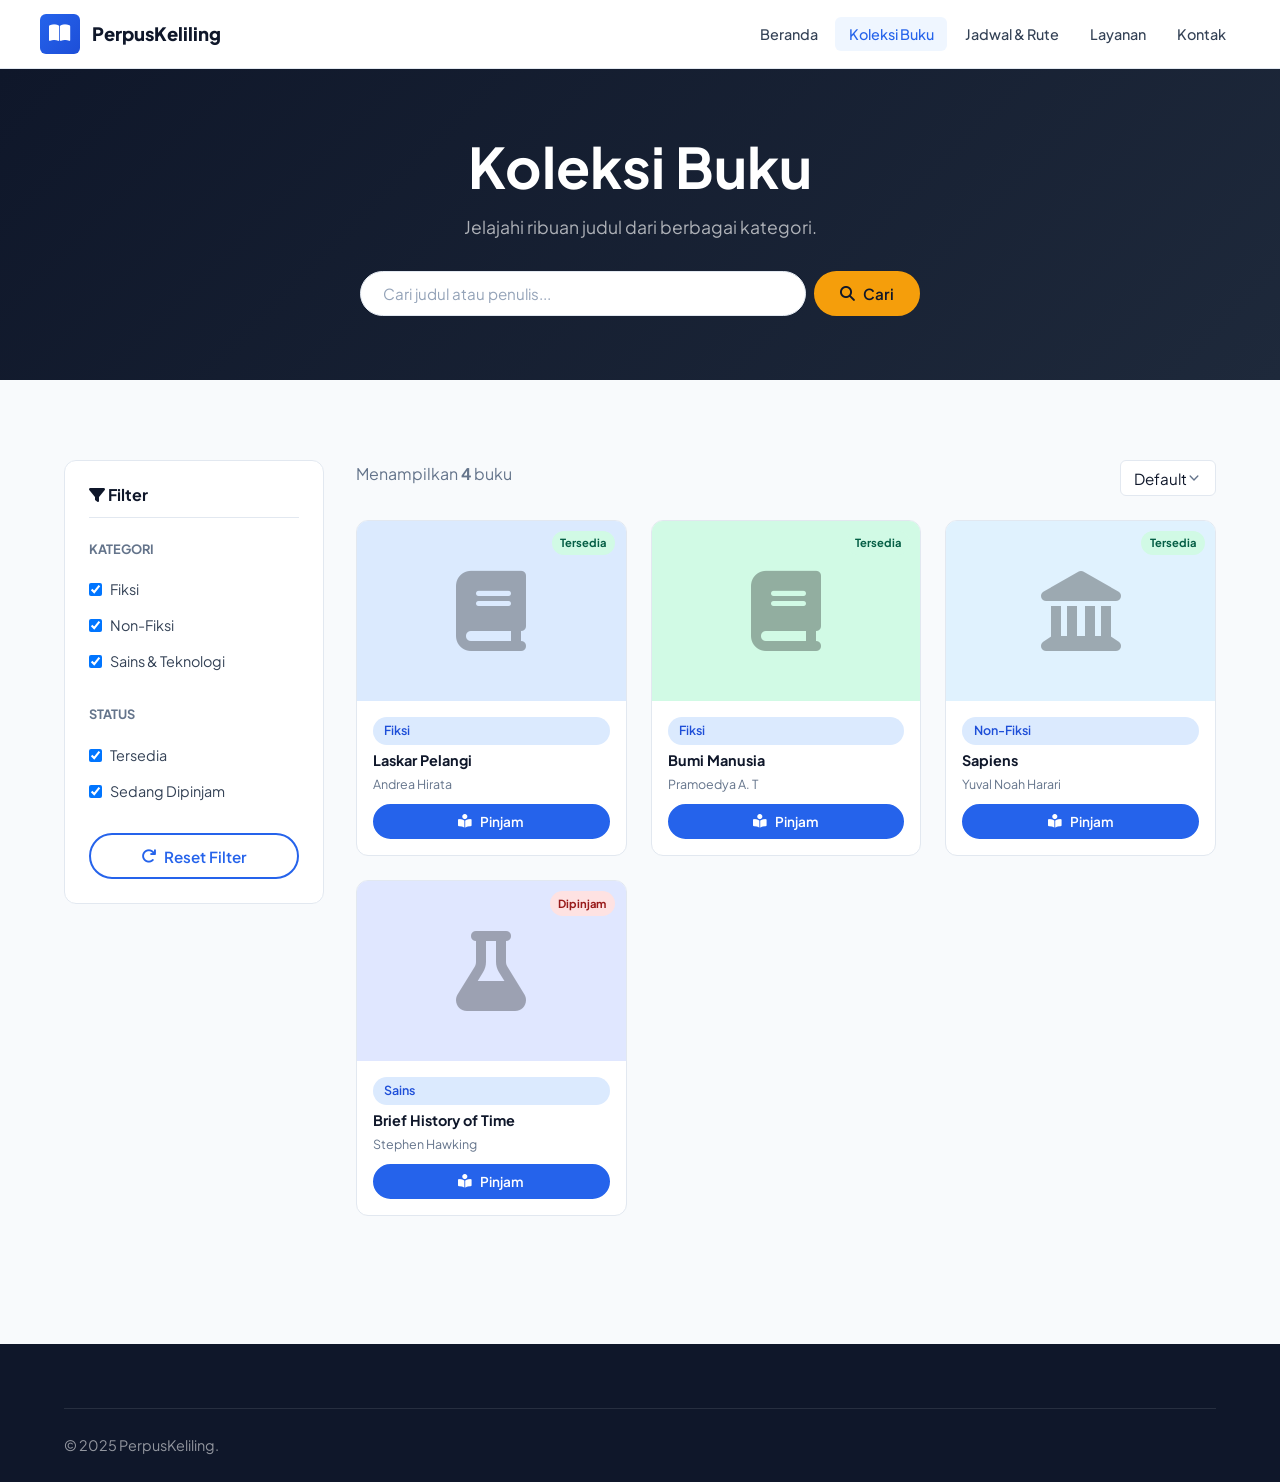
==== commit 45d92315: "Update Koleksi" ====
--- a/koleksi.html
+++ b/koleksi.html
@@ -4,12 +4,8 @@
 <head>
     <meta charset="UTF-8">
     <meta name="viewport" content="width=device-width, initial-scale=1.0">
-    <meta name="description" content="Katalog koleksi buku Perpustakaan Keliling. Cari dan temukan buku favorit Anda.">
     <title>Koleksi Buku — Perpustakaan Keliling</title>
-    <link rel="preconnect" href="https://fonts.googleapis.com">
-    <link rel="preconnect" href="https://fonts.gstatic.com" crossorigin>
-    <link
-        href="https://fonts.googleapis.com/css2?family=Plus+Jakarta+Sans:wght@300;400;500;600;700;800&family=Merriweather:wght@400;700&display=swap"
+    <link href="https://fonts.googleapis.com/css2?family=Plus+Jakarta+Sans:wght@300;400;500;600;700;800&display=swap"
         rel="stylesheet">
     <link rel="stylesheet" href="https://cdnjs.cloudflare.com/ajax/libs/font-awesome/6.5.0/css/all.min.css">
     <link rel="stylesheet" href="style.css">
@@ -18,7 +14,7 @@
             display: grid;
             grid-template-columns: 260px 1fr;
             gap: 2rem;
-            align-items: start;
+            align-items: start
         }
 
         .filter-sidebar {
@@ -27,7 +23,7 @@
             border-radius: var(--radius);
             padding: 1.5rem;
             position: sticky;
-            top: 84px;
+            top: 84px
         }
 
         .filter-title {
@@ -35,20 +31,19 @@
             font-weight: 700;
             margin-bottom: 1.25rem;
             padding-bottom: .75rem;
-            border-bottom: 1px solid var(--border);
+            border-bottom: 1px solid var(--border)
         }
 
         .filter-group {
-            margin-bottom: 1.5rem;
+            margin-bottom: 1.5rem
         }
 
         .filter-group-title {
             font-size: .8rem;
             font-weight: 700;
             text-transform: uppercase;
-            letter-spacing: .05em;
             color: var(--gray);
-            margin-bottom: .75rem;
+            margin-bottom: .75rem
         }
 
         .filter-option {
@@ -56,31 +51,14 @@
             align-items: center;
             gap: .5rem;
             padding: .4rem 0;
-            cursor: pointer;
             font-size: .9rem;
-            color: var(--dark-3);
-        }
-
-        .filter-option input[type="checkbox"] {
-            width: 16px;
-            height: 16px;
-            accent-color: var(--primary);
-            cursor: pointer;
-        }
-
-        .filter-count {
-            margin-left: auto;
-            font-size: .75rem;
-            background: var(--border);
-            color: var(--gray);
-            padding: .1rem .45rem;
-            border-radius: 9999px;
+            color: var(--dark-3)
         }
 
         .katalog-grid {
             display: grid;
             grid-template-columns: repeat(auto-fill, minmax(200px, 1fr));
-            gap: 1.5rem;
+            gap: 1.5rem
         }
 
         .book-card {
@@ -91,13 +69,13 @@
             transition: var(--transition);
             display: flex;
             flex-direction: column;
-            cursor: pointer;
+            cursor: pointer
         }
 
         .book-card:hover {
             box-shadow: var(--shadow-lg);
             transform: translateY(-5px);
-            border-color: var(--primary);
+            border-color: var(--primary)
         }
 
         .book-cover {
@@ -108,7 +86,7 @@
             justify-content: center;
             font-size: 2.5rem;
             position: relative;
-            color: rgba(0, 0, 0, .3);
+            color: rgba(0, 0, 0, .3)
         }
 
         .status-tag {
@@ -118,61 +96,39 @@
             font-size: .7rem;
             font-weight: 700;
             padding: .2rem .55rem;
-            border-radius: 9999px;
+            border-radius: 9999px
         }
 
         .book-body {
             padding: 1rem;
             flex: 1;
             display: flex;
-            flex-direction: column;
+            flex-direction: column
         }
 
         .book-title {
             font-size: .9rem;
             font-weight: 700;
             color: var(--dark);
-            margin-bottom: .25rem;
-            margin-top: .4rem;
-            line-height: 1.3;
+            margin: .4rem 0 .25rem;
+            line-height: 1.3
         }
 
         .book-author {
             font-size: .78rem;
             color: var(--gray);
-            margin-bottom: .5rem;
-        }
-
-        .book-rating {
-            font-size: .8rem;
-            color: var(--secondary-dark);
-            font-weight: 600;
-            margin-bottom: .65rem;
+            margin-bottom: .5rem
         }
 
         .book-actions {
             display: flex;
             gap: .4rem;
-            margin-top: auto;
+            margin-top: auto
         }
 
         .book-actions .btn {
             flex: 1;
-            justify-content: center;
-        }
-
-        .result-bar {
-            display: flex;
-            align-items: center;
-            justify-content: space-between;
-            margin-bottom: 1.5rem;
-            flex-wrap: wrap;
-            gap: .75rem;
-        }
-
-        .result-count {
-            font-size: .9rem;
-            color: var(--gray);
+            justify-content: center
         }
 
         .pagination {
@@ -180,7 +136,7 @@
             justify-content: center;
             gap: .5rem;
             margin-top: 3rem;
-            flex-wrap: wrap;
+            flex-wrap: wrap
         }
 
         .page-btn {
@@ -190,76 +146,37 @@
             border-radius: var(--radius-sm);
             background: var(--white);
             cursor: pointer;
-            font-family: var(--font);
-            font-size: .9rem;
             font-weight: 600;
-            color: var(--dark-3);
             transition: var(--transition);
             display: flex;
             align-items: center;
-            justify-content: center;
+            justify-content: center
         }
 
         .page-btn:hover,
         .page-btn.active {
             background: var(--primary);
             border-color: var(--primary);
-            color: #fff;
-        }
-
-        .page-btn:disabled {
-            opacity: .4;
-            cursor: not-allowed;
-        }
-
-        .book-detail-header {
-            display: flex;
-            gap: 1.5rem;
-            margin-bottom: 1.5rem;
-        }
-
-        .book-detail-cover {
-            width: 110px;
-            height: 150px;
-            border-radius: var(--radius-sm);
-            display: flex;
-            align-items: center;
-            justify-content: center;
-            font-size: 2.5rem;
-            flex-shrink: 0;
-            color: rgba(0, 0, 0, .3);
-        }
-
-        .book-detail-desc {
-            font-size: .9rem;
-            line-height: 1.75;
-        }
-
-        @media (max-width: 900px) {
+            color: #fff
+        }
+
+        @media(max-width:900px) {
             .katalog-layout {
-                grid-template-columns: 1fr;
+                grid-template-columns: 1fr
             }
 
             .filter-sidebar {
-                position: static;
-            }
-        }
-
-        @media (max-width: 480px) {
-            .katalog-grid {
-                grid-template-columns: repeat(2, 1fr);
+                position: static
             }
         }
     </style>
 </head>
 
 <body>
-
     <nav class="navbar">
         <div class="navbar-inner">
             <a href="index.html" class="navbar-brand">
-                <div class="brand-icon"><i class="fas fa-book-open"></i></div>
-                <span>PerpusKeliling</span>
+                <div class="brand-icon"><i class="fas fa-book-open"></i></div><span>PerpusKeliling</span>
             </a>
             <ul class="nav-links">
                 <li><a href="index.html">Beranda</a></li>
@@ -267,97 +184,55 @@
                 <li><a href="jadwal.html">Jadwal &amp; Rute</a></li>
                 <li><a href="layanan.html">Layanan</a></li>
                 <li><a href="kontak.html">Kontak</a></li>
-                <li><a href="kontak.html#daftar" class="nav-cta">Daftar Anggota</a></li>
             </ul>
-            <button class="hamburger" id="hamburger" aria-label="Menu">
-                <i class="fas fa-bars"></i>
-            </button>
-        </div>
-        <div class="mobile-menu" id="mobileMenu">
-            <a href="index.html"><i class="fas fa-home"></i> Beranda</a>
-            <a href="koleksi.html"><i class="fas fa-book-open"></i> Koleksi Buku</a>
-            <a href="jadwal.html"><i class="fas fa-calendar-alt"></i> Jadwal &amp; Rute</a>
-            <a href="layanan.html"><i class="fas fa-th-list"></i> Layanan</a>
-            <a href="kontak.html"><i class="fas fa-envelope"></i> Kontak</a>
+            <button class="hamburger" id="hamburger" aria-label="Menu"><i class="fas fa-bars"></i></button>
         </div>
     </nav>
 
     <section class="page-hero">
         <div class="container">
             <h1>Koleksi Buku</h1>
-            <p>Jelajahi ribuan judul dari berbagai kategori. Temukan buku yang Anda cari.</p>
-            <nav class="breadcrumb">
-                <a href="index.html">Beranda</a>
-                <span>&rsaquo;</span>
-                <span>Koleksi Buku</span>
-            </nav>
-            <div style="margin-top:1.75rem;">
-                <div class="search-bar">
-                    <label for="searchInput" class="sr-only">Cari buku</label>
-                    <input type="search" id="searchInput" class="form-control" placeholder="Cari judul atau penulis...">
-                    <button class="btn btn-secondary" id="searchBtn">
-                        <i class="fas fa-search"></i> Cari
-                    </button>
-                </div>
-            </div>
+            <p>Jelajahi ribuan judul dari berbagai kategori.</p>
+            <div class="search-bar" style="margin-top:1.75rem;"><input type="search" id="searchInput"
+                    class="form-control" placeholder="Cari judul atau penulis..."><button class="btn btn-secondary"
+                    id="searchBtn"><i class="fas fa-search"></i> Cari</button></div>
         </div>
     </section>
 
     <section class="section" style="background:var(--bg);">
         <div class="container">
             <div class="katalog-layout">
-
                 <aside class="filter-sidebar">
                     <h2 class="filter-title"><i class="fas fa-filter"></i> Filter</h2>
                     <div class="filter-group">
                         <p class="filter-group-title">Kategori</p>
                         <label class="filter-option"><input type="checkbox" class="filter-kategori" value="Fiksi"
-                                checked> Fiksi <span class="filter-count">38</span></label>
+                                checked> Fiksi</label>
                         <label class="filter-option"><input type="checkbox" class="filter-kategori" value="Non-Fiksi"
-                                checked> Non-Fiksi <span class="filter-count">52</span></label>
-                        <label class="filter-option"><input type="checkbox" class="filter-kategori" value="Anak-Anak"
-                                checked> Anak-Anak <span class="filter-count">45</span></label>
+                                checked> Non-Fiksi</label>
                         <label class="filter-option"><input type="checkbox" class="filter-kategori" value="Sains"
-                                checked> Sains &amp; Teknologi <span class="filter-count">29</span></label>
-                        <label class="filter-option"><input type="checkbox" class="filter-kategori" value="Sejarah"
-                                checked> Sejarah <span class="filter-count">22</span></label>
-                        <label class="filter-option"><input type="checkbox" class="filter-kategori" value="Motivasi"
-                                checked> Motivasi <span class="filter-count">18</span></label>
+                                checked> Sains &amp; Teknologi</label>
                     </div>
                     <div class="filter-group">
                         <p class="filter-group-title">Status</p>
                         <label class="filter-option"><input type="checkbox" class="filter-status" value="Tersedia"
-                                checked> Tersedia <span class="filter-count">142</span></label>
+                                checked> Tersedia</label>
                         <label class="filter-option"><input type="checkbox" class="filter-status" value="Dipinjam"
-                                checked> Sedang Dipinjam <span class="filter-count">62</span></label>
+                                checked> Sedang Dipinjam</label>
                     </div>
-                    <button class="btn btn-outline" id="resetFilter" style="width:100%;justify-content:center;">
-                        <i class="fas fa-redo"></i> Reset Filter
-                    </button>
+                    <button class="btn btn-outline" id="resetFilter" style="width:100%;justify-content:center;"><i
+                            class="fas fa-redo"></i> Reset Filter</button>
                 </aside>
 
                 <main>
-                    <div class="result-bar">
-                        <p class="result-count" id="resultCount">Menampilkan <strong>0</strong> buku</p>
-                        <div style="display:flex;align-items:center;gap:.5rem;font-size:.9rem;">
-                            <label for="sortSelect" class="sr-only">Urutkan</label>
-                            <select id="sortSelect" class="form-control" style="width:auto;padding:.45rem .85rem;">
-                                <option value="default">Urutkan: Default</option>
-                                <option value="judul">Judul A-Z</option>
-                                <option value="rating">Rating Tertinggi</option>
-                                <option value="tahun">Tahun Terbaru</option>
-                            </select>
-                        </div>
+                    <div style="display:flex;justify-content:space-between;margin-bottom:1.5rem">
+                        <p id="resultCount">Menampilkan <strong>0</strong> buku</p>
+                        <select id="sortSelect" class="form-control" style="width:auto;padding:.45rem .85rem;">
+                            <option value="default">Default</option>
+                            <option value="judul">Judul A-Z</option>
+                        </select>
                     </div>
-
                     <div class="katalog-grid" id="bookGrid"></div>
-
-                    <div id="emptyMsg" class="hidden" style="text-align:center;padding:3rem 1rem;">
-                        <i class="fas fa-box-open fa-3x" style="color:var(--gray-light);margin-bottom:1rem;"></i>
-                        <h3>Buku Tidak Ditemukan</h3>
-                        <p>Coba ubah kata kunci atau filter pencarian Anda.</p>
-                    </div>
-
                     <div class="pagination" id="pagination"></div>
                 </main>
             </div>
@@ -367,308 +242,64 @@
     <div class="modal-overlay" id="bookModal">
         <div class="modal-box">
             <div class="modal-header">
-                <h2 id="modalBookTitle" style="font-size:1.1rem;">Detail Buku</h2>
-                <button class="modal-close" onclick="toggleModal('bookModal', false)">
-                    <i class="fas fa-times"></i>
-                </button>
+                <h2 id="modalBookTitle">Detail Buku</h2><button class="modal-close"
+                    onclick="toggleModal('bookModal', false)"><i class="fas fa-times"></i></button>
             </div>
             <div id="modalBookContent"></div>
             <div style="display:flex;gap:.75rem;margin-top:1.5rem;">
-                <button class="btn btn-primary" id="modalPinjamBtn" style="flex:1;justify-content:center;"
-                    onclick="pinjamBuku()">
-                    <i class="fas fa-book-reader"></i> Pinjam Buku Ini
-                </button>
-                <button class="btn btn-outline" onclick="toggleModal('bookModal', false)"
-                    style="justify-content:center;">Tutup</button>
+                <button class="btn btn-primary" id="modalPinjamBtn" style="flex:1" onclick="pinjamBuku()"><i
+                        class="fas fa-book-reader"></i> Pinjam Buku Ini</button>
+                <button class="btn btn-outline" onclick="toggleModal('bookModal', false)">Tutup</button>
             </div>
         </div>
     </div>
 
     <footer class="footer">
         <div class="container">
-            <div class="footer-grid">
-                <div>
-                    <div class="footer-brand">
-                        <div class="brand-icon"><i class="fas fa-book-open"></i></div>
-                        PerpusKeliling
-                    </div>
-                    <p>Membawa literasi langsung ke komunitas Anda sejak 2018.</p>
-                </div>
-                <div>
-                    <p class="footer-heading">Halaman</p>
-                    <ul class="footer-links">
-                        <li><a href="index.html">Beranda</a></li>
-                        <li><a href="koleksi.html">Koleksi Buku</a></li>
-                        <li><a href="jadwal.html">Jadwal &amp; Rute</a></li>
-                        <li><a href="layanan.html">Layanan</a></li>
-                        <li><a href="kontak.html">Kontak</a></li>
-                    </ul>
-                </div>
-                <div>
-                    <p class="footer-heading">Layanan</p>
-                    <ul class="footer-links">
-                        <li><a href="layanan.html">Peminjaman Buku</a></li>
-                        <li><a href="layanan.html">Program Edukasi</a></li>
-                        <li><a href="layanan.html">Donasi Buku</a></li>
-                    </ul>
-                </div>
-                <div>
-                    <p class="footer-heading">Kontak</p>
-                    <ul class="footer-links">
-                        <li><a href="tel:+62211234567"><i class="fas fa-phone"></i> (021) 123-4567</a></li>
-                        <li><a href="mailto:info@perpuskeliling.id"><i class="fas fa-envelope"></i>
-                                info@perpuskeliling.id</a></li>
-                    </ul>
-                </div>
+            <div class="footer-bottom">
+                <p>&copy; 2025 PerpusKeliling.</p>
             </div>
-            <div class="footer-bottom">
-                <p style="color:rgba(255,255,255,.4);font-size:.85rem;">&copy; 2025 PerpusKeliling.</p>
-                <div class="footer-socials">
-                    <a href="#" aria-label="Instagram"><i class="fab fa-instagram"></i></a>
-                    <a href="#" aria-label="Facebook"><i class="fab fa-facebook-f"></i></a>
-                    <a href="#" aria-label="YouTube"><i class="fab fa-youtube"></i></a>
-                </div>
-            </div>
         </div>
     </footer>
-
-    <button class="scroll-top" id="scrollTopBtn" aria-label="Kembali ke atas">
-        <i class="fas fa-chevron-up"></i>
-    </button>
 
     <script src="main.js"></script>
     <script>
         var BUKU_DATA = [
-            { id: 1, judul: "Laskar Pelangi", penulis: "Andrea Hirata", kategori: "Fiksi", status: "Tersedia", rating: 4.9, tahun: 2005, warna: "#DBEAFE", icon: "fa-book", isbn: "978-979-1341-00-1", deskripsi: "Novel yang mengisahkan perjuangan anak-anak Belitung untuk mengenyam pendidikan." },
-            { id: 2, judul: "Bumi Manusia", penulis: "Pramoedya A. Toer", kategori: "Fiksi", status: "Tersedia", rating: 4.8, tahun: 1980, warna: "#D1FAE5", icon: "fa-book", isbn: "978-979-407-059-3", deskripsi: "Karya agung Pramoedya tentang perjuangan seorang pemuda pribumi di era kolonial." },
-            { id: 3, judul: "Filosofi Teras", penulis: "Henry Manampiring", kategori: "Motivasi", status: "Dipinjam", rating: 4.7, tahun: 2018, warna: "#FEF3C7", icon: "fa-lightbulb", isbn: "978-602-06-1493-9", deskripsi: "Panduan menjalani hidup tenang berdasarkan filosofi Stoik untuk pembaca Indonesia." },
-            { id: 4, judul: "Si Anak Pemberani", penulis: "Tere Liye", kategori: "Fiksi", status: "Tersedia", rating: 4.6, tahun: 2019, warna: "#FEE2E2", icon: "fa-book", isbn: "978-602-291-551-7", deskripsi: "Kisah petualangan anak-anak di pedalaman Sumatra yang penuh keberanian." },
-            { id: 5, judul: "Sapiens", penulis: "Yuval Noah Harari", kategori: "Sejarah", status: "Tersedia", rating: 4.8, tahun: 2011, warna: "#E0F2FE", icon: "fa-landmark", isbn: "978-0-06-231609-7", deskripsi: "Sejarah singkat umat manusia dari masa prasejarah hingga revolusi industri." },
-            { id: 6, judul: "Dunia Sophie", penulis: "Jostein Gaarder", kategori: "Non-Fiksi", status: "Tersedia", rating: 4.5, tahun: 1991, warna: "#F3E8FF", icon: "fa-book-open", isbn: "978-979-22-1251-4", deskripsi: "Novel filsafat yang mengajak pembaca menjelajahi sejarah filsafat Barat." },
-            { id: 7, judul: "Atomic Habits", penulis: "James Clear", kategori: "Motivasi", status: "Dipinjam", rating: 4.9, tahun: 2018, warna: "#FFFBEB", icon: "fa-lightbulb", isbn: "978-0-7352-1129-2", deskripsi: "Panduan ilmiah untuk membangun kebiasaan kecil yang menghasilkan perubahan besar." },
-            { id: 8, judul: "Kecil-Kecil Punya Karya", penulis: "Berbagai Penulis", kategori: "Anak-Anak", status: "Tersedia", rating: 4.4, tahun: 2020, warna: "#FDF2F8", icon: "fa-child", isbn: "978-979-22-5678-1", deskripsi: "Antologi karya tulis anak-anak Indonesia yang menginspirasi." },
-            { id: 9, judul: "Brief History of Time", penulis: "Stephen Hawking", kategori: "Sains", status: "Tersedia", rating: 4.7, tahun: 1988, warna: "#E0E7FF", icon: "fa-flask", isbn: "978-0-553-38016-3", deskripsi: "Eksplorasi ilmu fisika modern dari Big Bang hingga lubang hitam." },
-            { id: 10, judul: "Negeri 5 Menara", penulis: "Ahmad Fuadi", kategori: "Fiksi", status: "Tersedia", rating: 4.6, tahun: 2009, warna: "#FFF7ED", icon: "fa-book", isbn: "978-979-22-4931-8", deskripsi: "Kisah inspiratif santri dari Sumatra yang mengejar mimpi ke berbagai penjuru dunia." },
-            { id: 11, judul: "Perahu Kertas", penulis: "Dee Lestari", kategori: "Fiksi", status: "Dipinjam", rating: 4.5, tahun: 2009, warna: "#EFF6FF", icon: "fa-book", isbn: "978-979-22-5143-4", deskripsi: "Kisah cinta antara Kugy dan Keenan yang penuh mimpi dan perjalanan menemukan diri." },
-            { id: 12, judul: "Matematika Asyik", penulis: "Tim Penerbit", kategori: "Anak-Anak", status: "Tersedia", rating: 4.3, tahun: 2022, warna: "#F0FDF4", icon: "fa-calculator", isbn: "978-979-12-3456-0", deskripsi: "Buku belajar matematika yang dikemas menyenangkan untuk anak usia 6-12 tahun." },
-            { id: 13, judul: "Rich Dad Poor Dad", penulis: "Robert Kiyosaki", kategori: "Motivasi", status: "Tersedia", rating: 4.4, tahun: 1997, warna: "#FFFBEB", icon: "fa-lightbulb", isbn: "978-1-5154-3003-5", deskripsi: "Pelajaran tentang keuangan dan investasi berdasarkan perbandingan dua figur ayah." },
-            { id: 14, judul: "Sejarah Indonesia Modern", penulis: "M.C. Ricklefs", kategori: "Sejarah", status: "Tersedia", rating: 4.6, tahun: 2001, warna: "#FEF3C7", icon: "fa-landmark", isbn: "978-0-230-54685-1", deskripsi: "Kajian mendalam tentang sejarah Indonesia dari abad ke-16 hingga era reformasi." },
-            { id: 15, judul: "Coding untuk Anak", penulis: "DK Publishing", kategori: "Sains", status: "Dipinjam", rating: 4.5, tahun: 2021, warna: "#EDE9FE", icon: "fa-laptop", isbn: "978-0-24-137896-2", deskripsi: "Panduan belajar pemrograman yang ramah anak dengan proyek-proyek menyenangkan." },
-            { id: 16, judul: "The Alchemist", penulis: "Paulo Coelho", kategori: "Fiksi", status: "Tersedia", rating: 4.8, tahun: 1988, warna: "#FDF4FF", icon: "fa-book", isbn: "978-0-06-231500-7", deskripsi: "Kisah seorang gembala muda Spanyol yang menempuh perjalanan menuju mimpinya." },
-            { id: 17, judul: "Ensiklopedia Anak", penulis: "Tim Ilmu", kategori: "Anak-Anak", status: "Tersedia", rating: 4.7, tahun: 2020, warna: "#ECFDF5", icon: "fa-book-open", isbn: "978-602-123-789-4", deskripsi: "Ensiklopedia lengkap yang menjelaskan sains, alam, dan teknologi untuk anak." },
-            { id: 18, judul: "7 Habits", penulis: "Stephen Covey", kategori: "Motivasi", status: "Dipinjam", rating: 4.7, tahun: 1989, warna: "#F0F9FF", icon: "fa-lightbulb", isbn: "978-0-7432-6951-3", deskripsi: "Tujuh kebiasaan yang membantu seseorang menjadi lebih efektif dalam kehidupan." },
-            { id: 19, judul: "Hujan", penulis: "Tere Liye", kategori: "Fiksi", status: "Tersedia", rating: 4.5, tahun: 2016, warna: "#EFF6FF", icon: "fa-book", isbn: "978-602-291-240-0", deskripsi: "Kisah masa depan tentang seorang gadis bernama Lail dan tumpukan kenangan." },
-            { id: 20, judul: "Ketika Aku Belum Dewasa", penulis: "Asma Nadia", kategori: "Fiksi", status: "Tersedia", rating: 4.3, tahun: 2015, warna: "#FDF2F8", icon: "fa-book", isbn: "978-602-219-135-4", deskripsi: "Novel remaja yang mengangkat tema persahabatan dan perjalanan tumbuh dewasa." }
+            { id: 1, judul: "Laskar Pelangi", penulis: "Andrea Hirata", kategori: "Fiksi", status: "Tersedia", rating: 4.9, tahun: 2005, warna: "#DBEAFE", icon: "fa-book", isbn: "978-979-1341-00-1", deskripsi: "Novel pendidikan." },
+            { id: 2, judul: "Bumi Manusia", penulis: "Pramoedya A. T", kategori: "Fiksi", status: "Tersedia", rating: 4.8, tahun: 1980, warna: "#D1FAE5", icon: "fa-book", isbn: "978-979-407-059-3", deskripsi: "Perjuangan pemuda." },
+            { id: 3, judul: "Sapiens", penulis: "Yuval Noah Harari", kategori: "Non-Fiksi", status: "Tersedia", rating: 4.8, tahun: 2011, warna: "#E0F2FE", icon: "fa-landmark", isbn: "978-0-06-231609-7", deskripsi: "Sejarah umat manusia." },
+            { id: 4, judul: "Brief History of Time", penulis: "Stephen Hawking", kategori: "Sains", status: "Dipinjam", rating: 4.7, tahun: 1988, warna: "#E0E7FF", icon: "fa-flask", isbn: "978-0-553-38016-3", deskripsi: "Ilmu fisika modern." }
         ];
-
-        var state = {
-            query: '',
-            kategori: ['Fiksi', 'Non-Fiksi', 'Anak-Anak', 'Sains', 'Sejarah', 'Motivasi'],
-            status: ['Tersedia', 'Dipinjam'],
-            sort: 'default',
-            page: 1,
-            perPage: 12,
-            selected: null
-        };
+        var state = { query: '', kategori: ['Fiksi', 'Non-Fiksi', 'Sains'], status: ['Tersedia', 'Dipinjam'], sort: 'default', page: 1, perPage: 12, selected: null };
 
         function renderGrid() {
-            var grid = document.getElementById('bookGrid');
-            var emptyMsg = document.getElementById('emptyMsg');
-            var resCount = document.getElementById('resultCount');
-
-            var filtered = [];
-            for (var i = 0; i < BUKU_DATA.length; i++) {
-                var b = BUKU_DATA[i];
-                var matchQuery = b.judul.toLowerCase().indexOf(state.query.toLowerCase()) !== -1 ||
-                    b.penulis.toLowerCase().indexOf(state.query.toLowerCase()) !== -1;
-                var matchKat = state.kategori.indexOf(b.kategori) !== -1;
-                var matchStatus = state.status.indexOf(b.status) !== -1;
-                if (matchQuery && matchKat && matchStatus) {
-                    filtered.push(b);
-                }
-            }
-
-            if (state.sort === 'judul') {
-                filtered.sort(function (a, b) { return a.judul.localeCompare(b.judul); });
-            } else if (state.sort === 'rating') {
-                filtered.sort(function (a, b) { return b.rating - a.rating; });
-            } else if (state.sort === 'tahun') {
-                filtered.sort(function (a, b) { return b.tahun - a.tahun; });
-            }
-
-            var total = filtered.length;
-            var totalPages = Math.max(1, Math.ceil(total / state.perPage));
-            if (state.page > totalPages) state.page = totalPages;
-
-            var startIdx = (state.page - 1) * state.perPage;
-            var paginated = filtered.slice(startIdx, startIdx + state.perPage);
-
-            resCount.innerHTML = 'Menampilkan <strong>' + paginated.length + '</strong> dari <strong>' + total + '</strong> buku';
-
-            if (paginated.length === 0) {
-                grid.innerHTML = '';
-                emptyMsg.classList.remove('hidden');
-                renderPagination(0, totalPages);
-                return;
-            }
-
-            emptyMsg.classList.add('hidden');
-            grid.innerHTML = '';
-
-            for (var j = 0; j < paginated.length; j++) {
-                var buku = paginated[j];
-                var statusClass = buku.status === 'Tersedia' ? 'badge-green' : 'badge-red';
-                var disabled = buku.status === 'Dipinjam' ? 'disabled style="opacity:.5;"' : '';
-
-                var cardHTML = '<article class="book-card" onclick="openBookModal(' + buku.id + ')" tabindex="0">';
-                cardHTML += '<div class="book-cover" style="background:' + buku.warna + ';">';
-                cardHTML += '<i class="fas ' + buku.icon + ' fa-2x"></i>';
-                cardHTML += '<span class="status-tag ' + statusClass + '">' + buku.status + '</span>';
-                cardHTML += '</div>';
-                cardHTML += '<div class="book-body">';
-                cardHTML += '<span class="badge badge-blue">' + buku.kategori + '</span>';
-                cardHTML += '<p class="book-title">' + buku.judul + '</p>';
-                cardHTML += '<p class="book-author">' + buku.penulis + ' &bull; ' + buku.tahun + '</p>';
-                cardHTML += '<p class="book-rating"><i class="fas fa-star"></i> ' + buku.rating.toFixed(1) + '</p>';
-                cardHTML += '<div class="book-actions">';
-                cardHTML += '<button class="btn btn-primary btn-sm" ' + disabled + ' onclick="event.stopPropagation();pinjamLangsung(' + buku.id + ')"><i class="fas fa-book-reader"></i> Pinjam</button>';
-                cardHTML += '<button class="btn btn-outline btn-sm" onclick="event.stopPropagation();openBookModal(' + buku.id + ')">Detail</button>';
-                cardHTML += '</div></div></article>';
-
-                grid.innerHTML += cardHTML;
-            }
-
-            renderPagination(total, totalPages);
-        }
-
-        function renderPagination(total, totalPages) {
-            var pag = document.getElementById('pagination');
-            if (total === 0) { pag.innerHTML = ''; return; }
-
-            var html = '<button class="page-btn" onclick="changePage(' + (state.page - 1) + ')"' + (state.page === 1 ? ' disabled' : '') + '><i class="fas fa-chevron-left"></i></button>';
-            for (var i = 1; i <= totalPages; i++) {
-                var active = i === state.page ? ' active' : '';
-                html += '<button class="page-btn' + active + '" onclick="changePage(' + i + ')">' + i + '</button>';
-            }
-            html += '<button class="page-btn" onclick="changePage(' + (state.page + 1) + ')"' + (state.page === totalPages ? ' disabled' : '') + '><i class="fas fa-chevron-right"></i></button>';
-            pag.innerHTML = html;
-        }
-
-        function changePage(p) {
-            if (p < 1) return;
-            state.page = p;
+            let filtered = BUKU_DATA.filter(b => (b.judul.toLowerCase().includes(state.query.toLowerCase()) || b.penulis.toLowerCase().includes(state.query.toLowerCase())) && state.kategori.includes(b.kategori) && state.status.includes(b.status));
+            if (state.sort === 'judul') filtered.sort((a, b) => a.judul.localeCompare(b.judul));
+
+            let grid = document.getElementById('bookGrid'), total = filtered.length;
+            document.getElementById('resultCount').innerHTML = `Menampilkan <strong>${total}</strong> buku`;
+            grid.innerHTML = filtered.map(b => `<article class="book-card" onclick="openBookModal(${b.id})"><div class="book-cover" style="background:${b.warna};"><i class="fas ${b.icon} fa-2x"></i><span class="status-tag ${b.status === 'Tersedia' ? 'badge-green' : 'badge-red'}">${b.status}</span></div><div class="book-body"><span class="badge badge-blue">${b.kategori}</span><p class="book-title">${b.judul}</p><p class="book-author">${b.penulis}</p><div class="book-actions"><button class="btn btn-primary btn-sm" ${b.status === 'Dipinjam' ? 'disabled' : ''}><i class="fas fa-book-reader"></i> Pinjam</button></div></div></article>`).join('');
+        }
+
+        function openBookModal(id) {
+            let b = BUKU_DATA.find(x => x.id === id); if (!b) return;
+            state.selected = id; document.getElementById('modalBookTitle').textContent = b.judul;
+            document.getElementById('modalBookContent').innerHTML = `<p>${b.deskripsi}</p><p class="badge badge-blue mt-1">${b.status}</p>`;
+            document.getElementById('modalPinjamBtn').disabled = (b.status === 'Dipinjam');
+            toggleModal('bookModal', true);
+        }
+
+        function pinjamBuku() {
+            let b = BUKU_DATA.find(x => x.id === state.selected);
+            if (b && b.status === 'Tersedia') { b.status = 'Dipinjam'; renderGrid(); toggleModal('bookModal', false); showToast('Buku berhasil dipinjam', 'success'); }
+        }
+
+        document.getElementById('searchInput').addEventListener('input', e => { state.query = e.target.value; renderGrid(); });
+        document.querySelectorAll('.filter-kategori, .filter-status').forEach(cb => cb.addEventListener('change', () => {
+            state.kategori = Array.from(document.querySelectorAll('.filter-kategori:checked')).map(n => n.value);
+            state.status = Array.from(document.querySelectorAll('.filter-status:checked')).map(n => n.value);
             renderGrid();
-            window.scrollTo({ top: 300, behavior: 'smooth' });
-        }
-
-        function openBookModal(id) {
-            var buku = null;
-            for (var i = 0; i < BUKU_DATA.length; i++) {
-                if (BUKU_DATA[i].id === id) { buku = BUKU_DATA[i]; break; }
-            }
-            if (!buku) return;
-            state.selected = id;
-
-            document.getElementById('modalBookTitle').textContent = buku.judul;
-            var pinjamBtn = document.getElementById('modalPinjamBtn');
-            pinjamBtn.disabled = buku.status === 'Dipinjam';
-            pinjamBtn.innerHTML = buku.status === 'Dipinjam'
-                ? '<i class="fas fa-times"></i> Sedang Dipinjam'
-                : '<i class="fas fa-book-reader"></i> Pinjam Buku Ini';
-            pinjamBtn.style.opacity = buku.status === 'Dipinjam' ? '.6' : '1';
-
-            var statusClass = buku.status === 'Tersedia' ? 'badge-green' : 'badge-red';
-            var content = '<div class="book-detail-header">';
-            content += '<div class="book-detail-cover" style="background:' + buku.warna + ';"><i class="fas ' + buku.icon + ' fa-2x"></i></div>';
-            content += '<div>';
-            content += '<h3 style="margin-bottom:.25rem;">' + buku.judul + '</h3>';
-            content += '<p style="color:var(--gray);font-size:.9rem;margin-bottom:.5rem;">' + buku.penulis + '</p>';
-            content += '<div style="display:flex;gap:.5rem;flex-wrap:wrap;margin-bottom:.5rem;">';
-            content += '<span class="badge badge-blue">' + buku.kategori + '</span>';
-            content += '<span class="badge ' + statusClass + '">' + buku.status + '</span>';
-            content += '</div>';
-            content += '<p style="font-size:.8rem;color:var(--gray);">ISBN: ' + buku.isbn + ' &bull; ' + buku.tahun + '</p>';
-            content += '<p style="font-size:.85rem;font-weight:600;color:var(--secondary-dark);margin-top:.4rem;"><i class="fas fa-star"></i> ' + buku.rating.toFixed(1) + ' / 5.0</p>';
-            content += '</div></div>';
-            content += '<p class="book-detail-desc">' + buku.deskripsi + '</p>';
-
-            document.getElementById('modalBookContent').innerHTML = content;
-            toggleModal('bookModal', true);
-        }
-
-        function pinjamBuku() {
-            for (var i = 0; i < BUKU_DATA.length; i++) {
-                if (BUKU_DATA[i].id === state.selected) {
-                    if (BUKU_DATA[i].status === 'Dipinjam') return;
-                    BUKU_DATA[i].status = 'Dipinjam';
-                    showToast('Berhasil meminjam "' + BUKU_DATA[i].judul + '"!', 'success');
-                    break;
-                }
-            }
-            toggleModal('bookModal', false);
-            renderGrid();
-        }
-
-        function pinjamLangsung(id) {
-            for (var i = 0; i < BUKU_DATA.length; i++) {
-                if (BUKU_DATA[i].id === id) {
-                    if (BUKU_DATA[i].status === 'Dipinjam') return;
-                    BUKU_DATA[i].status = 'Dipinjam';
-                    showToast('Berhasil meminjam "' + BUKU_DATA[i].judul + '"!', 'success');
-                    break;
-                }
-            }
-            renderGrid();
-        }
-
-        document.getElementById('searchBtn').addEventListener('click', function () {
-            state.query = document.getElementById('searchInput').value.trim();
-            state.page = 1;
-            renderGrid();
-        });
-
-        document.getElementById('searchInput').addEventListener('input', function () {
-            state.query = this.value.trim();
-            state.page = 1;
-            renderGrid();
-        });
-
-        document.getElementById('sortSelect').addEventListener('change', function () {
-            state.sort = this.value;
-            state.page = 1;
-            renderGrid();
-        });
-
-        document.querySelectorAll('.filter-kategori').forEach(function (cb) {
-            cb.addEventListener('change', function () {
-                state.kategori = [];
-                document.querySelectorAll('.filter-kategori:checked').forEach(function (c) {
-                    state.kategori.push(c.value);
-                });
-                state.page = 1;
-                renderGrid();
-            });
-        });
-
-        document.querySelectorAll('.filter-status').forEach(function (cb) {
-            cb.addEventListener('change', function () {
-                state.status = [];
-                document.querySelectorAll('.filter-status:checked').forEach(function (c) {
-                    state.status.push(c.value);
-                });
-                state.page = 1;
-                renderGrid();
-            });
-        });
-
-        document.getElementById('resetFilter').addEventListener('click', function () {
-            document.querySelectorAll('.filter-kategori, .filter-status').forEach(function (cb) { cb.checked = true; });
-            document.getElementById('searchInput').value = '';
-            document.getElementById('sortSelect').value = 'default';
-            state = { query: '', kategori: ['Fiksi', 'Non-Fiksi', 'Anak-Anak', 'Sains', 'Sejarah', 'Motivasi'], status: ['Tersedia', 'Dipinjam'], sort: 'default', page: 1, perPage: 12, selected: null };
-            renderGrid();
-            showToast('Filter direset', 'info');
-        });
+        }));
 
         renderGrid();
     </script>
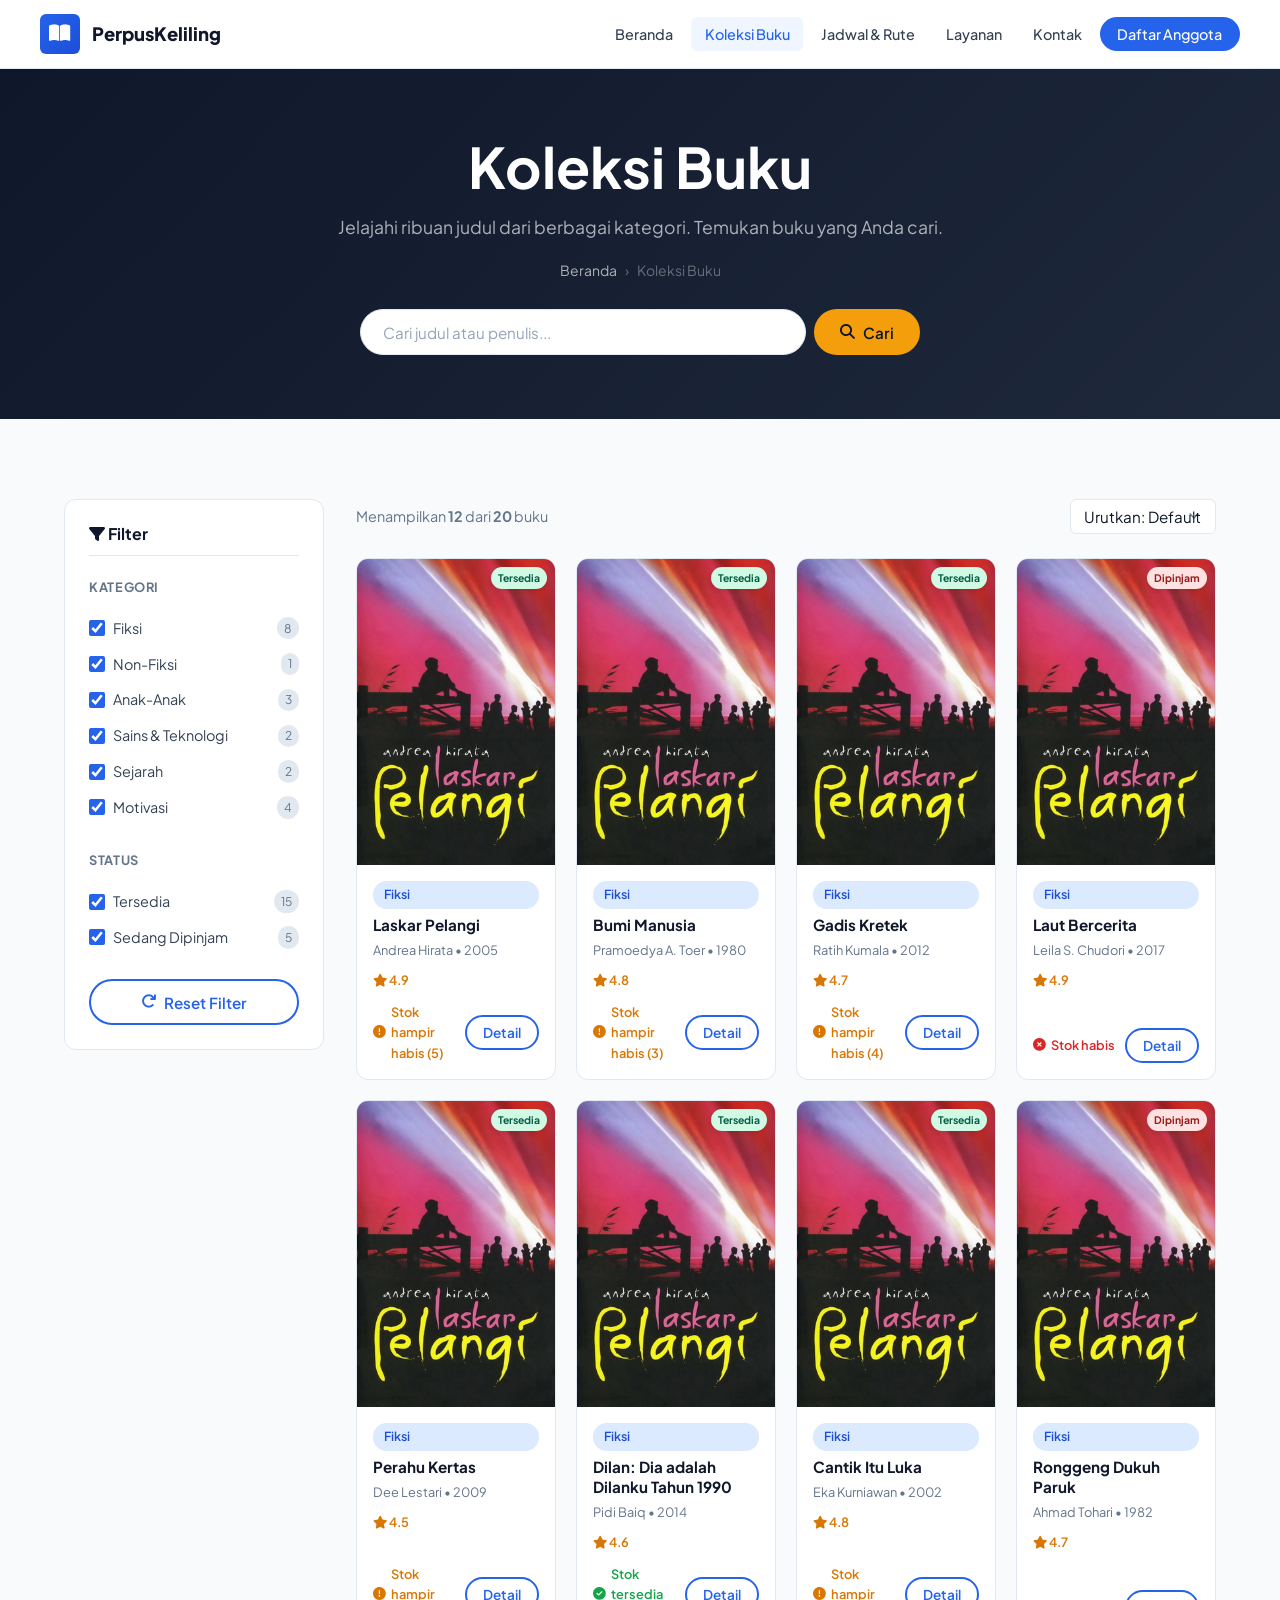
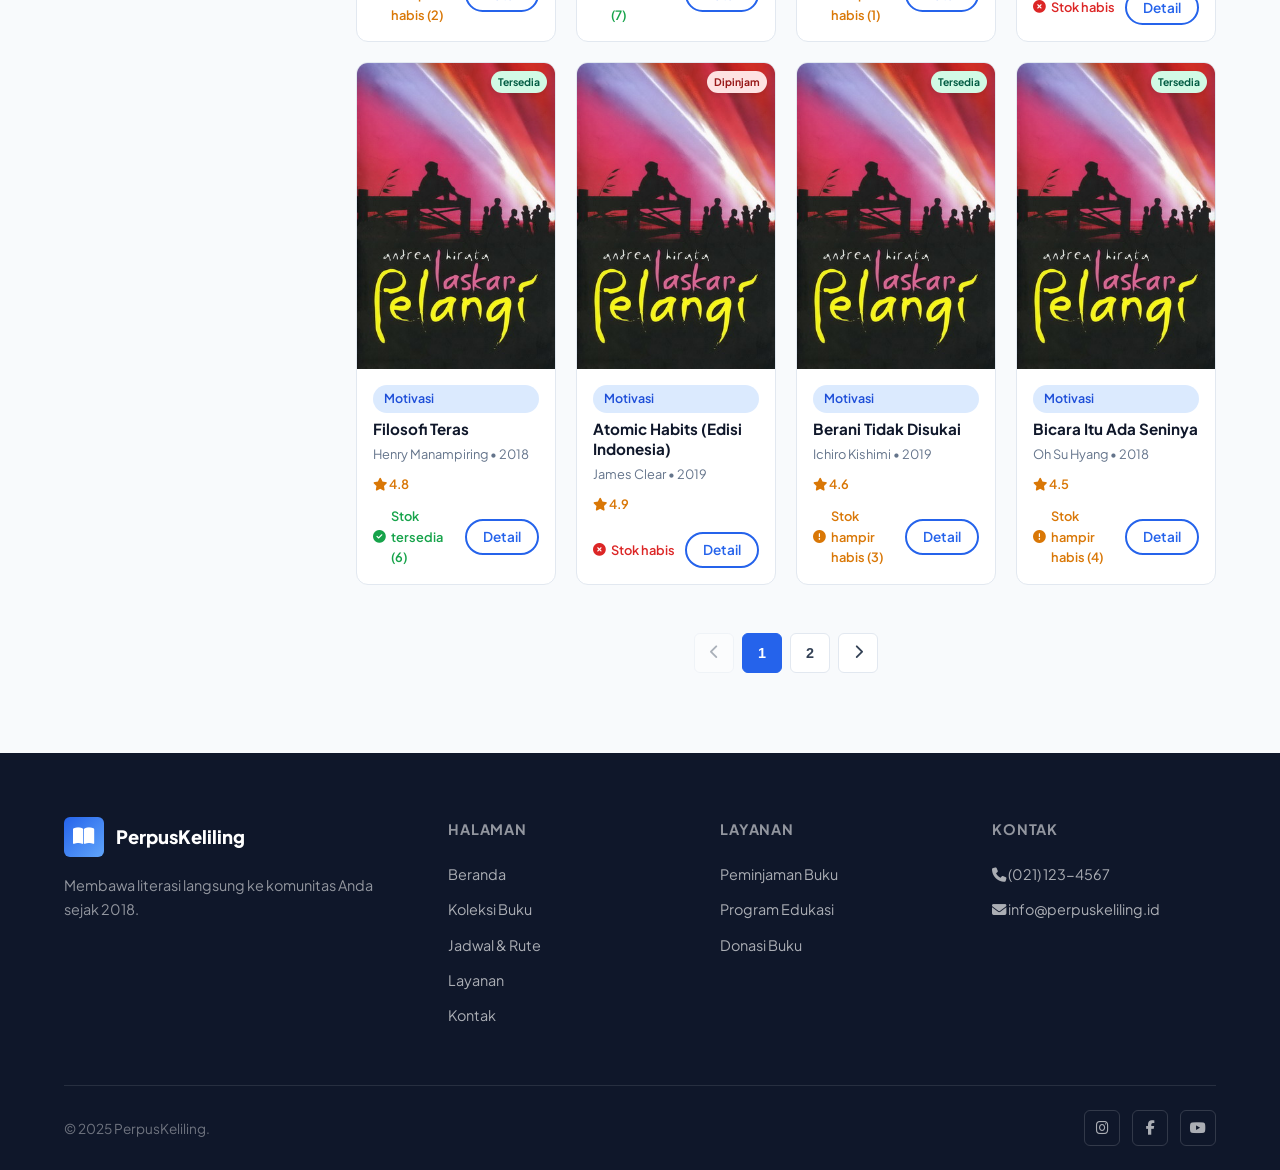
==== commit 6faf2de0: "Revisi Boss" ====
--- a/koleksi.html
+++ b/koleksi.html
@@ -4,8 +4,12 @@
 <head>
     <meta charset="UTF-8">
     <meta name="viewport" content="width=device-width, initial-scale=1.0">
+    <meta name="description" content="Katalog koleksi buku Perpustakaan Keliling. Cari dan temukan buku favorit Anda.">
     <title>Koleksi Buku — Perpustakaan Keliling</title>
-    <link href="https://fonts.googleapis.com/css2?family=Plus+Jakarta+Sans:wght@300;400;500;600;700;800&display=swap"
+    <link rel="preconnect" href="https://fonts.googleapis.com">
+    <link rel="preconnect" href="https://fonts.gstatic.com" crossorigin>
+    <link
+        href="https://fonts.googleapis.com/css2?family=Plus+Jakarta+Sans:wght@300;400;500;600;700;800&family=Merriweather:wght@400;700&display=swap"
         rel="stylesheet">
     <link rel="stylesheet" href="https://cdnjs.cloudflare.com/ajax/libs/font-awesome/6.5.0/css/all.min.css">
     <link rel="stylesheet" href="style.css">
@@ -14,7 +18,7 @@
             display: grid;
             grid-template-columns: 260px 1fr;
             gap: 2rem;
-            align-items: start
+            align-items: start;
         }
 
         .filter-sidebar {
@@ -23,7 +27,7 @@
             border-radius: var(--radius);
             padding: 1.5rem;
             position: sticky;
-            top: 84px
+            top: 84px;
         }
 
         .filter-title {
@@ -31,19 +35,20 @@
             font-weight: 700;
             margin-bottom: 1.25rem;
             padding-bottom: .75rem;
-            border-bottom: 1px solid var(--border)
+            border-bottom: 1px solid var(--border);
         }
 
         .filter-group {
-            margin-bottom: 1.5rem
+            margin-bottom: 1.5rem;
         }
 
         .filter-group-title {
             font-size: .8rem;
             font-weight: 700;
             text-transform: uppercase;
+            letter-spacing: .05em;
             color: var(--gray);
-            margin-bottom: .75rem
+            margin-bottom: .75rem;
         }
 
         .filter-option {
@@ -51,14 +56,31 @@
             align-items: center;
             gap: .5rem;
             padding: .4rem 0;
+            cursor: pointer;
             font-size: .9rem;
-            color: var(--dark-3)
+            color: var(--dark-3);
+        }
+
+        .filter-option input[type="checkbox"] {
+            width: 16px;
+            height: 16px;
+            accent-color: var(--primary);
+            cursor: pointer;
+        }
+
+        .filter-count {
+            margin-left: auto;
+            font-size: .75rem;
+            background: var(--border);
+            color: var(--gray);
+            padding: .1rem .45rem;
+            border-radius: 9999px;
         }
 
         .katalog-grid {
             display: grid;
-            grid-template-columns: repeat(auto-fill, minmax(200px, 1fr));
-            gap: 1.5rem
+            grid-template-columns: repeat(auto-fill, minmax(160px, 1fr));
+            gap: 1.25rem;
         }
 
         .book-card {
@@ -69,66 +91,111 @@
             transition: var(--transition);
             display: flex;
             flex-direction: column;
-            cursor: pointer
+            cursor: pointer;
         }
 
         .book-card:hover {
             box-shadow: var(--shadow-lg);
             transform: translateY(-5px);
-            border-color: var(--primary)
+            border-color: var(--primary);
         }
 
         .book-cover {
             width: 100%;
-            height: 180px;
-            display: flex;
-            align-items: center;
-            justify-content: center;
-            font-size: 2.5rem;
+            aspect-ratio: 2 / 3;
             position: relative;
-            color: rgba(0, 0, 0, .3)
+            background-color: #f8f9fa;
+        }
+
+        .book-cover img {
+            width: 100%;
+            height: 100%;
+            object-fit: contain;
+            object-position: center;
+            display: block;
         }
 
         .status-tag {
             position: absolute;
-            top: .65rem;
-            right: .65rem;
-            font-size: .7rem;
+            top: .5rem;
+            right: .5rem;
+            font-size: .65rem;
             font-weight: 700;
-            padding: .2rem .55rem;
-            border-radius: 9999px
+            padding: .15rem .45rem;
+            border-radius: 9999px;
+            z-index: 2;
+            box-shadow: 0 2px 4px rgba(0, 0, 0, 0.1);
         }
 
         .book-body {
             padding: 1rem;
             flex: 1;
             display: flex;
-            flex-direction: column
+            flex-direction: column;
         }
 
         .book-title {
-            font-size: .9rem;
+            font-size: .95rem;
             font-weight: 700;
             color: var(--dark);
-            margin: .4rem 0 .25rem;
-            line-height: 1.3
+            margin-bottom: .25rem;
+            margin-top: .4rem;
+            line-height: 1.3;
         }
 
         .book-author {
-            font-size: .78rem;
+            font-size: .8rem;
             color: var(--gray);
-            margin-bottom: .5rem
+            margin-bottom: .5rem;
+        }
+
+        .book-rating {
+            font-size: .8rem;
+            color: var(--secondary-dark);
+            font-weight: 600;
+            margin-bottom: .65rem;
         }
 
         .book-actions {
             display: flex;
-            gap: .4rem;
-            margin-top: auto
-        }
-
-        .book-actions .btn {
-            flex: 1;
-            justify-content: center
+            align-items: center;
+            justify-content: space-between;
+            margin-top: auto;
+            gap: .5rem;
+        }
+
+        .book-stock-info {
+            font-size: .8rem;
+            font-weight: 600;
+            display: flex;
+            align-items: center;
+            gap: .3rem;
+        }
+
+        .book-stock-info.available {
+            color: #16a34a;
+        }
+
+        .book-stock-info.low {
+            color: #d97706;
+        }
+
+        .book-stock-info.unavailable {
+            color: #dc2626;
+        }
+
+        .result-bar {
+            display: flex;
+            align-items: center;
+            justify-content: space-between;
+            margin-bottom: 1.5rem;
+            flex-wrap: wrap;
+            gap: .75rem;
+        }
+
+        .result-count {
+            font-size: .9rem;
+            color: var(--gray);
         }
 
         .pagination {
@@ -136,7 +203,7 @@
             justify-content: center;
             gap: .5rem;
             margin-top: 3rem;
-            flex-wrap: wrap
+            flex-wrap: wrap;
         }
 
         .page-btn {
@@ -146,27 +213,70 @@
             border-radius: var(--radius-sm);
             background: var(--white);
             cursor: pointer;
+            font-size: .9rem;
             font-weight: 600;
+            color: var(--dark-3);
             transition: var(--transition);
             display: flex;
             align-items: center;
-            justify-content: center
+            justify-content: center;
         }
 
         .page-btn:hover,
         .page-btn.active {
             background: var(--primary);
             border-color: var(--primary);
-            color: #fff
-        }
-
-        @media(max-width:900px) {
+            color: #fff;
+        }
+
+        .page-btn:disabled {
+            opacity: .4;
+            cursor: not-allowed;
+        }
+
+        .book-detail-header {
+            display: flex;
+            gap: 1.5rem;
+            margin-bottom: 1.5rem;
+        }
+
+        .book-detail-cover {
+            width: 130px;
+            height: 190px;
+            border-radius: var(--radius-sm);
+            flex-shrink: 0;
+            overflow: hidden;
+            box-shadow: var(--shadow);
+        }
+
+        .book-detail-cover img {
+            width: 100%;
+            height: 100%;
+            object-fit: cover;
+        }
+
+        .book-detail-desc {
+            font-size: .9rem;
+            line-height: 1.75;
+        }
+
+        @media (max-width:900px) {
             .katalog-layout {
-                grid-template-columns: 1fr
+                grid-template-columns: 1fr;
             }
 
             .filter-sidebar {
-                position: static
+                position: static;
+            }
+        }
+
+        @media (max-width:480px) {
+            .katalog-grid {
+                grid-template-columns: repeat(2, 1fr);
+            }
+
+            .book-cover {
+                height: 200px;
             }
         }
     </style>
@@ -176,7 +286,8 @@
     <nav class="navbar">
         <div class="navbar-inner">
             <a href="index.html" class="navbar-brand">
-                <div class="brand-icon"><i class="fas fa-book-open"></i></div><span>PerpusKeliling</span>
+                <div class="brand-icon"><i class="fas fa-book-open"></i></div>
+                <span>PerpusKeliling</span>
             </a>
             <ul class="nav-links">
                 <li><a href="index.html">Beranda</a></li>
@@ -184,18 +295,33 @@
                 <li><a href="jadwal.html">Jadwal &amp; Rute</a></li>
                 <li><a href="layanan.html">Layanan</a></li>
                 <li><a href="kontak.html">Kontak</a></li>
+                <li><a href="kontak.html#daftar" class="nav-cta">Daftar Anggota</a></li>
             </ul>
             <button class="hamburger" id="hamburger" aria-label="Menu"><i class="fas fa-bars"></i></button>
         </div>
+        <div class="mobile-menu" id="mobileMenu">
+            <a href="index.html"><i class="fas fa-home"></i> Beranda</a>
+            <a href="koleksi.html"><i class="fas fa-book-open"></i> Koleksi Buku</a>
+            <a href="jadwal.html"><i class="fas fa-calendar-alt"></i> Jadwal &amp; Rute</a>
+            <a href="layanan.html"><i class="fas fa-th-list"></i> Layanan</a>
+            <a href="kontak.html"><i class="fas fa-envelope"></i> Kontak</a>
+        </div>
     </nav>
 
     <section class="page-hero">
         <div class="container">
             <h1>Koleksi Buku</h1>
-            <p>Jelajahi ribuan judul dari berbagai kategori.</p>
-            <div class="search-bar" style="margin-top:1.75rem;"><input type="search" id="searchInput"
-                    class="form-control" placeholder="Cari judul atau penulis..."><button class="btn btn-secondary"
-                    id="searchBtn"><i class="fas fa-search"></i> Cari</button></div>
+            <p>Jelajahi ribuan judul dari berbagai kategori. Temukan buku yang Anda cari.</p>
+            <nav class="breadcrumb">
+                <a href="index.html">Beranda</a><span>&rsaquo;</span><span>Koleksi Buku</span>
+            </nav>
+            <div style="margin-top:1.75rem;">
+                <div class="search-bar">
+                    <label for="searchInput" class="sr-only">Cari buku</label>
+                    <input type="search" id="searchInput" class="form-control" placeholder="Cari judul atau penulis...">
+                    <button class="btn btn-secondary" id="searchBtn"><i class="fas fa-search"></i> Cari</button>
+                </div>
+            </div>
         </div>
     </section>
 
@@ -207,32 +333,47 @@
                     <div class="filter-group">
                         <p class="filter-group-title">Kategori</p>
                         <label class="filter-option"><input type="checkbox" class="filter-kategori" value="Fiksi"
-                                checked> Fiksi</label>
+                                checked> Fiksi <span class="filter-count">8</span></label>
                         <label class="filter-option"><input type="checkbox" class="filter-kategori" value="Non-Fiksi"
-                                checked> Non-Fiksi</label>
+                                checked> Non-Fiksi <span class="filter-count">1</span></label>
+                        <label class="filter-option"><input type="checkbox" class="filter-kategori" value="Anak-Anak"
+                                checked> Anak-Anak <span class="filter-count">3</span></label>
                         <label class="filter-option"><input type="checkbox" class="filter-kategori" value="Sains"
-                                checked> Sains &amp; Teknologi</label>
+                                checked> Sains &amp; Teknologi <span class="filter-count">2</span></label>
+                        <label class="filter-option"><input type="checkbox" class="filter-kategori" value="Sejarah"
+                                checked> Sejarah <span class="filter-count">2</span></label>
+                        <label class="filter-option"><input type="checkbox" class="filter-kategori" value="Motivasi"
+                                checked> Motivasi <span class="filter-count">4</span></label>
                     </div>
                     <div class="filter-group">
                         <p class="filter-group-title">Status</p>
                         <label class="filter-option"><input type="checkbox" class="filter-status" value="Tersedia"
-                                checked> Tersedia</label>
+                                checked> Tersedia <span class="filter-count">15</span></label>
                         <label class="filter-option"><input type="checkbox" class="filter-status" value="Dipinjam"
-                                checked> Sedang Dipinjam</label>
+                                checked> Sedang Dipinjam <span class="filter-count">5</span></label>
                     </div>
                     <button class="btn btn-outline" id="resetFilter" style="width:100%;justify-content:center;"><i
                             class="fas fa-redo"></i> Reset Filter</button>
                 </aside>
-
                 <main>
-                    <div style="display:flex;justify-content:space-between;margin-bottom:1.5rem">
-                        <p id="resultCount">Menampilkan <strong>0</strong> buku</p>
-                        <select id="sortSelect" class="form-control" style="width:auto;padding:.45rem .85rem;">
-                            <option value="default">Default</option>
-                            <option value="judul">Judul A-Z</option>
-                        </select>
+                    <div class="result-bar">
+                        <p class="result-count" id="resultCount">Menampilkan <strong>0</strong> buku</p>
+                        <div style="display:flex;align-items:center;gap:.5rem;font-size:.9rem;">
+                            <label for="sortSelect" class="sr-only">Urutkan</label>
+                            <select id="sortSelect" class="form-control" style="width:auto;padding:.45rem .85rem;">
+                                <option value="default">Urutkan: Default</option>
+                                <option value="judul">Judul A-Z</option>
+                                <option value="rating">Rating Tertinggi</option>
+                                <option value="tahun">Tahun Terbaru</option>
+                            </select>
+                        </div>
                     </div>
                     <div class="katalog-grid" id="bookGrid"></div>
+                    <div id="emptyMsg" class="hidden" style="text-align:center;padding:3rem 1rem;">
+                        <i class="fas fa-box-open fa-3x" style="color:var(--gray-light);margin-bottom:1rem;"></i>
+                        <h3>Buku Tidak Ditemukan</h3>
+                        <p>Coba ubah kata kunci atau filter pencarian Anda.</p>
+                    </div>
                     <div class="pagination" id="pagination"></div>
                 </main>
             </div>
@@ -242,64 +383,218 @@
     <div class="modal-overlay" id="bookModal">
         <div class="modal-box">
             <div class="modal-header">
-                <h2 id="modalBookTitle">Detail Buku</h2><button class="modal-close"
-                    onclick="toggleModal('bookModal', false)"><i class="fas fa-times"></i></button>
+                <h2 id="modalBookTitle" style="font-size:1.1rem;">Detail Buku</h2>
+                <button class="modal-close" onclick="toggleModal('bookModal', false)"><i
+                        class="fas fa-times"></i></button>
             </div>
             <div id="modalBookContent"></div>
-            <div style="display:flex;gap:.75rem;margin-top:1.5rem;">
-                <button class="btn btn-primary" id="modalPinjamBtn" style="flex:1" onclick="pinjamBuku()"><i
-                        class="fas fa-book-reader"></i> Pinjam Buku Ini</button>
-                <button class="btn btn-outline" onclick="toggleModal('bookModal', false)">Tutup</button>
+            <div style="display:flex;gap:.75rem;margin-top:1.5rem;align-items:center;">
+                <div id="modalStokInfo" style="flex:1;display:flex;align-items:center;gap:.5rem;font-size:.9rem;font-weight:600;"></div>
+                <button class="btn btn-outline" onclick="toggleModal('bookModal', false)"
+                    style="justify-content:center;">Tutup</button>
             </div>
         </div>
     </div>
 
     <footer class="footer">
         <div class="container">
+            <div class="footer-grid">
+                <div>
+                    <div class="footer-brand">
+                        <div class="brand-icon"><i class="fas fa-book-open"></i></div>PerpusKeliling
+                    </div>
+                    <p>Membawa literasi langsung ke komunitas Anda sejak 2018.</p>
+                </div>
+                <div>
+                    <p class="footer-heading">Halaman</p>
+                    <ul class="footer-links">
+                        <li><a href="index.html">Beranda</a></li>
+                        <li><a href="koleksi.html">Koleksi Buku</a></li>
+                        <li><a href="jadwal.html">Jadwal &amp; Rute</a></li>
+                        <li><a href="layanan.html">Layanan</a></li>
+                        <li><a href="kontak.html">Kontak</a></li>
+                    </ul>
+                </div>
+                <div>
+                    <p class="footer-heading">Layanan</p>
+                    <ul class="footer-links">
+                        <li><a href="layanan.html">Peminjaman Buku</a></li>
+                        <li><a href="layanan.html">Program Edukasi</a></li>
+                        <li><a href="layanan.html">Donasi Buku</a></li>
+                    </ul>
+                </div>
+                <div>
+                    <p class="footer-heading">Kontak</p>
+                    <ul class="footer-links">
+                        <li><a href="tel:+62211234567"><i class="fas fa-phone"></i> (021) 123-4567</a></li>
+                        <li><a href="mailto:info@perpuskeliling.id"><i class="fas fa-envelope"></i>
+                                info@perpuskeliling.id</a></li>
+                    </ul>
+                </div>
+            </div>
             <div class="footer-bottom">
-                <p>&copy; 2025 PerpusKeliling.</p>
+                <p style="color:rgba(255,255,255,.4);font-size:.85rem;">&copy; 2025 PerpusKeliling.</p>
+                <div class="footer-socials"><a href="#" aria-label="Instagram"><i class="fab fa-instagram"></i></a><a
+                        href="#" aria-label="Facebook"><i class="fab fa-facebook-f"></i></a><a href="#"
+                        aria-label="YouTube"><i class="fab fa-youtube"></i></a></div>
             </div>
         </div>
     </footer>
+    <button class="scroll-top" id="scrollTopBtn" aria-label="Kembali ke atas"><i class="fas fa-chevron-up"></i></button>
 
     <script src="main.js"></script>
     <script>
+        var COVER_BUKU = {
+            laskar_pelangi: "cover/Laskar_pelangi_sampul.jpg",
+            bumi_manusia: "cover/Laskar_pelangi_sampul.jpg",
+            gadis_kretek: "cover/Laskar_pelangi_sampul.jpg",
+            laut_bercerita: "cover/Laskar_pelangi_sampul.jpg",
+            perahu_kertas: "cover/Laskar_pelangi_sampul.jpg",
+            dilan: "cover/Laskar_pelangi_sampul.jpg",
+            cantik_itu_luka: "cover/Laskar_pelangi_sampul.jpg",
+            ronggeng_dukuh_paruk: "cover/Laskar_pelangi_sampul.jpg",
+            filosofi_teras: "cover/Laskar_pelangi_sampul.jpg",
+            atomic_habits: "cover/Laskar_pelangi_sampul.jpg",
+            berani_tidak_disukai: "cover/Laskar_pelangi_sampul.jpg",
+            bicara_seni: "cover/Laskar_pelangi_sampul.jpg",
+            sapiens: "cover/Laskar_pelangi_sampul.jpg",
+            sejarah_modern: "cover/Laskar_pelangi_sampul.jpg",
+            kosmos: "cover/Laskar_pelangi_sampul.jpg",
+            asal_spesies: "cover/Laskar_pelangi_sampul.jpg",
+            si_anak_spesial: "cover/Laskar_pelangi_sampul.jpg",
+            halo_balita: "cover/Laskar_pelangi_sampul.jpg",
+            ensiklopedia_tata_surya: "cover/Laskar_pelangi_sampul.jpg",
+            bodo_amat: "cover/Laskar_pelangi_sampul.jpg"
+        };
+
         var BUKU_DATA = [
-            { id: 1, judul: "Laskar Pelangi", penulis: "Andrea Hirata", kategori: "Fiksi", status: "Tersedia", rating: 4.9, tahun: 2005, warna: "#DBEAFE", icon: "fa-book", isbn: "978-979-1341-00-1", deskripsi: "Novel pendidikan." },
-            { id: 2, judul: "Bumi Manusia", penulis: "Pramoedya A. T", kategori: "Fiksi", status: "Tersedia", rating: 4.8, tahun: 1980, warna: "#D1FAE5", icon: "fa-book", isbn: "978-979-407-059-3", deskripsi: "Perjuangan pemuda." },
-            { id: 3, judul: "Sapiens", penulis: "Yuval Noah Harari", kategori: "Non-Fiksi", status: "Tersedia", rating: 4.8, tahun: 2011, warna: "#E0F2FE", icon: "fa-landmark", isbn: "978-0-06-231609-7", deskripsi: "Sejarah umat manusia." },
-            { id: 4, judul: "Brief History of Time", penulis: "Stephen Hawking", kategori: "Sains", status: "Dipinjam", rating: 4.7, tahun: 1988, warna: "#E0E7FF", icon: "fa-flask", isbn: "978-0-553-38016-3", deskripsi: "Ilmu fisika modern." }
+            { id: 1, judul: "Laskar Pelangi", penulis: "Andrea Hirata", kategori: "Fiksi", status: "Tersedia", rating: 4.9, tahun: 2005, cover: COVER_BUKU.laskar_pelangi, isbn: "978-979-1341-00-1", deskripsi: "Novel yang mengisahkan perjuangan anak-anak Belitung untuk mengenyam pendidikan di tengah keterbatasan.", stok: 5 },
+            { id: 2, judul: "Bumi Manusia", penulis: "Pramoedya A. Toer", kategori: "Fiksi", status: "Tersedia", rating: 4.8, tahun: 1980, cover: COVER_BUKU.bumi_manusia, isbn: "978-979-407-059-3", deskripsi: "Karya agung Pramoedya tentang perjuangan Minke, seorang pemuda pribumi di era kolonial Hindia Belanda.", stok: 3 },
+            { id: 3, judul: "Gadis Kretek", penulis: "Ratih Kumala", kategori: "Fiksi", status: "Tersedia", rating: 4.7, tahun: 2012, cover: COVER_BUKU.gadis_kretek, isbn: "978-602-03-2451-7", deskripsi: "Perjalanan melintasi waktu untuk menguak rahasia keluarga dan sejarah industri kretek di Indonesia.", stok: 4 },
+            { id: 4, judul: "Laut Bercerita", penulis: "Leila S. Chudori", kategori: "Fiksi", status: "Dipinjam", rating: 4.9, tahun: 2017, cover: COVER_BUKU.laut_bercerita, isbn: "978-602-424-694-5", deskripsi: "Kisah pilu tentang persahabatan, cinta, dan pengkhianatan di masa pergerakan mahasiswa 1998.", stok: 0 },
+            { id: 5, judul: "Perahu Kertas", penulis: "Dee Lestari", kategori: "Fiksi", status: "Tersedia", rating: 4.5, tahun: 2009, cover: COVER_BUKU.perahu_kertas, isbn: "978-979-22-5143-4", deskripsi: "Kisah cinta antara Kugy dan Keenan yang penuh mimpi dan perjalanan menemukan jati diri.", stok: 2 },
+            { id: 6, judul: "Dilan: Dia adalah Dilanku Tahun 1990", penulis: "Pidi Baiq", kategori: "Fiksi", status: "Tersedia", rating: 4.6, tahun: 2014, cover: COVER_BUKU.dilan, isbn: "978-602-7870-41-3", deskripsi: "Romansa manis masa SMA antara Milea dan Dilan di Bandung era 90-an.", stok: 7 },
+            { id: 7, judul: "Cantik Itu Luka", penulis: "Eka Kurniawan", kategori: "Fiksi", status: "Tersedia", rating: 4.8, tahun: 2002, cover: COVER_BUKU.cantik_itu_luka, isbn: "978-602-03-1258-3", deskripsi: "Epos sejarah yang dipadukan dengan realisme magis, menceritakan kutukan kecantikan di sebuah kota fiktif.", stok: 1 },
+            { id: 8, judul: "Ronggeng Dukuh Paruk", penulis: "Ahmad Tohari", kategori: "Fiksi", status: "Dipinjam", rating: 4.7, tahun: 1982, cover: COVER_BUKU.ronggeng_dukuh_paruk, isbn: "978-979-22-7728-1", deskripsi: "Kisah cinta Srintil sang ronggeng dan Rasus di tengah pergolakan sosial politik pedesaan Jawa.", stok: 0 },
+            { id: 9, judul: "Filosofi Teras", penulis: "Henry Manampiring", kategori: "Motivasi", status: "Tersedia", rating: 4.8, tahun: 2018, cover: COVER_BUKU.filosofi_teras, isbn: "978-602-06-1493-9", deskripsi: "Panduan menjalani hidup tenang dan bebas stres berdasarkan filosofi Stoikisme kuno untuk pembaca modern.", stok: 6 },
+            { id: 10, judul: "Atomic Habits (Edisi Indonesia)", penulis: "James Clear", kategori: "Motivasi", status: "Dipinjam", rating: 4.9, tahun: 2019, cover: COVER_BUKU.atomic_habits, isbn: "978-602-06-3317-6", deskripsi: "Perubahan kecil yang memberikan hasil luar biasa dalam membangun kebiasaan baik.", stok: 0 },
+            { id: 11, judul: "Berani Tidak Disukai", penulis: "Ichiro Kishimi", kategori: "Motivasi", status: "Tersedia", rating: 4.6, tahun: 2019, cover: COVER_BUKU.berani_tidak_disukai, isbn: "978-602-06-3896-6", deskripsi: "Dialog antara filsuf dan pemuda yang membedah psikologi Adlerian untuk meraih kebebasan hidup.", stok: 3 },
+            { id: 12, judul: "Bicara Itu Ada Seninya", penulis: "Oh Su Hyang", kategori: "Motivasi", status: "Tersedia", rating: 4.5, tahun: 2018, cover: COVER_BUKU.bicara_seni, isbn: "978-602-525-422-2", deskripsi: "Teknik komunikasi yang efektif untuk meningkatkan kepercayaan diri dan kesuksesan.", stok: 4 },
+            { id: 13, judul: "Sapiens: Riwayat Singkat Umat Manusia", penulis: "Yuval Noah Harari", kategori: "Sejarah", status: "Tersedia", rating: 4.8, tahun: 2014, cover: COVER_BUKU.sapiens, isbn: "978-602-481-010-8", deskripsi: "Eksplorasi mendalam tentang bagaimana spesies Homo sapiens berhasil mendominasi planet Bumi.", stok: 2 },
+            { id: 14, judul: "Sejarah Indonesia Modern", penulis: "M.C. Ricklefs", kategori: "Sejarah", status: "Tersedia", rating: 4.7, tahun: 2008, cover: COVER_BUKU.sejarah_modern, isbn: "978-979-22-4322-4", deskripsi: "Buku babon bagi siapa saja yang ingin memahami alur sejarah Indonesia dari abad 1300-an.", stok: 5 },
+            { id: 15, judul: "Kosmos", penulis: "Carl Sagan", kategori: "Sains", status: "Tersedia", rating: 4.8, tahun: 2016, cover: COVER_BUKU.kosmos, isbn: "978-602-424-001-1", deskripsi: "Perjalanan menakjubkan melintasi ruang dan waktu untuk memahami alam semesta.", stok: 1 },
+            { id: 16, judul: "Asal Usul Spesies", penulis: "Charles Darwin", kategori: "Sains", status: "Dipinjam", rating: 4.6, tahun: 2019, cover: COVER_BUKU.asal_spesies, isbn: "978-602-04-9882-9", deskripsi: "Karya fundamental dalam biologi evolusioner yang memperkenalkan teori seleksi alam.", stok: 0 },
+            { id: 17, judul: "Si Anak Spesial", penulis: "Tere Liye", kategori: "Anak-Anak", status: "Tersedia", rating: 4.5, tahun: 2018, cover: COVER_BUKU.si_anak_spesial, isbn: "978-602-573-450-2", deskripsi: "Kisah inspiratif tentang Burlian, anak spesial yang selalu memiliki cara unik melihat dunia.", stok: 3 },
+            { id: 18, judul: "Halo Balita: Aku Sayang Teman", penulis: "Tim Pelangi Mizan", kategori: "Anak-Anak", status: "Tersedia", rating: 4.8, tahun: 2015, cover: COVER_BUKU.halo_balita, isbn: "978-979-433-875-4", deskripsi: "Buku bergambar interaktif untuk melatih empati dan kecerdasan sosial anak balita.", stok: 8 },
+            { id: 19, judul: "Ensiklopedia Cilik: Tata Surya", penulis: "Emilie Beaumont", kategori: "Anak-Anak", status: "Tersedia", rating: 4.6, tahun: 2018, cover: COVER_BUKU.ensiklopedia_tata_surya, isbn: "978-602-04-7654-4", deskripsi: "Mengenalkan planet, bintang, dan luar angkasa dengan bahasa yang mudah dipahami anak-anak.", stok: 4 },
+            { id: 20, judul: "Sebuah Seni untuk Bersikap Bodo Amat", penulis: "Mark Manson", kategori: "Non-Fiksi", status: "Dipinjam", rating: 4.6, tahun: 2018, cover: COVER_BUKU.bodo_amat, isbn: "978-602-452-698-6", deskripsi: "Pendekatan waras demi menjalani hidup yang lebih baik dengan cara memilih hal yang benar-benar penting.", stok: 0 }
         ];
-        var state = { query: '', kategori: ['Fiksi', 'Non-Fiksi', 'Sains'], status: ['Tersedia', 'Dipinjam'], sort: 'default', page: 1, perPage: 12, selected: null };
+
+        var state = { query: '', kategori: ['Fiksi', 'Non-Fiksi', 'Anak-Anak', 'Sains', 'Sejarah', 'Motivasi'], status: ['Tersedia', 'Dipinjam'], sort: 'default', page: 1, perPage: 12, selected: null };
 
         function renderGrid() {
-            let filtered = BUKU_DATA.filter(b => (b.judul.toLowerCase().includes(state.query.toLowerCase()) || b.penulis.toLowerCase().includes(state.query.toLowerCase())) && state.kategori.includes(b.kategori) && state.status.includes(b.status));
-            if (state.sort === 'judul') filtered.sort((a, b) => a.judul.localeCompare(b.judul));
-
-            let grid = document.getElementById('bookGrid'), total = filtered.length;
-            document.getElementById('resultCount').innerHTML = `Menampilkan <strong>${total}</strong> buku`;
-            grid.innerHTML = filtered.map(b => `<article class="book-card" onclick="openBookModal(${b.id})"><div class="book-cover" style="background:${b.warna};"><i class="fas ${b.icon} fa-2x"></i><span class="status-tag ${b.status === 'Tersedia' ? 'badge-green' : 'badge-red'}">${b.status}</span></div><div class="book-body"><span class="badge badge-blue">${b.kategori}</span><p class="book-title">${b.judul}</p><p class="book-author">${b.penulis}</p><div class="book-actions"><button class="btn btn-primary btn-sm" ${b.status === 'Dipinjam' ? 'disabled' : ''}><i class="fas fa-book-reader"></i> Pinjam</button></div></div></article>`).join('');
-        }
+            var grid = document.getElementById('bookGrid');
+            var emptyMsg = document.getElementById('emptyMsg');
+            var resCount = document.getElementById('resultCount');
+            var filtered = [];
+            for (var i = 0; i < BUKU_DATA.length; i++) {
+                var b = BUKU_DATA[i];
+                var matchQuery = b.judul.toLowerCase().indexOf(state.query.toLowerCase()) !== -1 || b.penulis.toLowerCase().indexOf(state.query.toLowerCase()) !== -1;
+                if (matchQuery && state.kategori.indexOf(b.kategori) !== -1 && state.status.indexOf(b.status) !== -1) filtered.push(b);
+            }
+            if (state.sort === 'judul') filtered.sort(function (a, b) { return a.judul.localeCompare(b.judul); });
+            else if (state.sort === 'rating') filtered.sort(function (a, b) { return b.rating - a.rating; });
+            else if (state.sort === 'tahun') filtered.sort(function (a, b) { return b.tahun - a.tahun; });
+
+            var total = filtered.length;
+            var totalPages = Math.max(1, Math.ceil(total / state.perPage));
+            if (state.page > totalPages) state.page = totalPages;
+
+            var startIdx = (state.page - 1) * state.perPage;
+            var paginated = filtered.slice(startIdx, startIdx + state.perPage);
+
+            resCount.innerHTML = 'Menampilkan <strong>' + paginated.length + '</strong> dari <strong>' + total + '</strong> buku';
+
+            if (paginated.length === 0) { grid.innerHTML = ''; emptyMsg.classList.remove('hidden'); renderPagination(0, totalPages); return; }
+            emptyMsg.classList.add('hidden');
+            grid.innerHTML = '';
+
+            for (var j = 0; j < paginated.length; j++) {
+                var buku = paginated[j];
+                var statusClass = buku.status === 'Tersedia' ? 'badge-green' : 'badge-red';
+                var isAvailable = buku.status === 'Tersedia' && buku.stok > 0;
+                var isLow = isAvailable && buku.stok < 6;
+                var stockClass = !isAvailable ? 'unavailable' : (isLow ? 'low' : 'available');
+                var stockIcon = !isAvailable ? 'fa-times-circle' : (isLow ? 'fa-exclamation-circle' : 'fa-check-circle');
+                var stockLabel = !isAvailable ? 'Stok habis' : (isLow ? 'Stok hampir habis (' + buku.stok + ')' : 'Stok tersedia (' + buku.stok + ')');
+
+                var cardHTML = '<article class="book-card" onclick="openBookModal(' + buku.id + ')" tabindex="0">';
+                cardHTML += '<div class="book-cover"><img src="' + buku.cover + '" alt="Cover ' + buku.judul + '" loading="lazy"><span class="status-tag ' + statusClass + '">' + buku.status + '</span></div>';
+                cardHTML += '<div class="book-body"><span class="badge badge-blue">' + buku.kategori + '</span><p class="book-title">' + buku.judul + '</p><p class="book-author">' + buku.penulis + ' &bull; ' + buku.tahun + '</p><p class="book-rating"><i class="fas fa-star"></i> ' + buku.rating.toFixed(1) + '</p>';
+                cardHTML += '<div class="book-actions"><span class="book-stock-info ' + stockClass + '"><i class="fas ' + stockIcon + '"></i> ' + stockLabel + '</span><button class="btn btn-outline btn-sm" onclick="event.stopPropagation();openBookModal(' + buku.id + ')">Detail</button></div></div></article>';
+
+                grid.innerHTML += cardHTML;
+            }
+            renderPagination(total, totalPages);
+        }
+
+        function renderPagination(total, totalPages) {
+            var pag = document.getElementById('pagination');
+            if (total === 0) { pag.innerHTML = ''; return; }
+            var html = '<button class="page-btn" onclick="changePage(' + (state.page - 1) + ')"' + (state.page === 1 ? ' disabled' : '') + '><i class="fas fa-chevron-left"></i></button>';
+            for (var i = 1; i <= totalPages; i++) html += '<button class="page-btn' + (i === state.page ? ' active' : '') + '" onclick="changePage(' + i + ')">' + i + '</button>';
+            html += '<button class="page-btn" onclick="changePage(' + (state.page + 1) + ')"' + (state.page === totalPages ? ' disabled' : '') + '><i class="fas fa-chevron-right"></i></button>';
+            pag.innerHTML = html;
+        }
+
+        function changePage(p) { if (p < 1) return; state.page = p; renderGrid(); window.scrollTo({ top: 300, behavior: 'smooth' }); }
 
         function openBookModal(id) {
-            let b = BUKU_DATA.find(x => x.id === id); if (!b) return;
-            state.selected = id; document.getElementById('modalBookTitle').textContent = b.judul;
-            document.getElementById('modalBookContent').innerHTML = `<p>${b.deskripsi}</p><p class="badge badge-blue mt-1">${b.status}</p>`;
-            document.getElementById('modalPinjamBtn').disabled = (b.status === 'Dipinjam');
+            var buku = null;
+            for (var i = 0; i < BUKU_DATA.length; i++) { if (BUKU_DATA[i].id === id) { buku = BUKU_DATA[i]; break; } }
+            if (!buku) return;
+            state.selected = id;
+            document.getElementById('modalBookTitle').textContent = buku.judul;
+
+            var isAvailable = buku.status === 'Tersedia' && buku.stok > 0;
+            var isLow = isAvailable && buku.stok < 6;
+            var statusClass = buku.status === 'Tersedia' ? 'badge-green' : 'badge-red';
+
+            // Update stok info di footer modal
+            var stokInfoEl = document.getElementById('modalStokInfo');
+            if (!isAvailable) {
+                stokInfoEl.innerHTML = '<i class="fas fa-times-circle" style="color:#dc2626;"></i> <span style="color:#dc2626;"><strong>Stok habis</strong></span>';
+            } else if (isLow) {
+                stokInfoEl.innerHTML = '<i class="fas fa-exclamation-circle" style="color:#d97706;"></i> <span style="color:#d97706;"><strong>Stok hampir habis (' + buku.stok + ')</strong></span>';
+            } else {
+                stokInfoEl.innerHTML = '<i class="fas fa-check-circle" style="color:#16a34a;"></i> <span style="color:#16a34a;"><strong>Stok tersedia (' + buku.stok + ')</strong></span>';
+            }
+
+            var content = '<div class="book-detail-header"><div class="book-detail-cover"><img src="' + buku.cover + '" alt="Cover ' + buku.judul + '"></div><div>';
+            content += '<h3 style="margin-bottom:.25rem;">' + buku.judul + '</h3><p style="color:var(--gray);font-size:.9rem;margin-bottom:.5rem;">' + buku.penulis + '</p>';
+            content += '<div style="display:flex;gap:.5rem;flex-wrap:wrap;margin-bottom:.5rem;"><span class="badge badge-blue">' + buku.kategori + '</span><span class="badge ' + statusClass + '">' + buku.status + '</span></div>';
+            content += '<p style="font-size:.8rem;color:var(--gray);">ISBN: ' + buku.isbn + ' &bull; ' + buku.tahun + '</p>';
+            content += '<p style="font-size:.85rem;font-weight:600;color:var(--secondary-dark);margin-top:.4rem;"><i class="fas fa-star"></i> ' + buku.rating.toFixed(1) + ' / 5.0</p>';
+            content += '</div></div><p class="book-detail-desc">' + buku.deskripsi + '</p>';
+
+            document.getElementById('modalBookContent').innerHTML = content;
             toggleModal('bookModal', true);
         }
 
-        function pinjamBuku() {
-            let b = BUKU_DATA.find(x => x.id === state.selected);
-            if (b && b.status === 'Tersedia') { b.status = 'Dipinjam'; renderGrid(); toggleModal('bookModal', false); showToast('Buku berhasil dipinjam', 'success'); }
-        }
-
-        document.getElementById('searchInput').addEventListener('input', e => { state.query = e.target.value; renderGrid(); });
-        document.querySelectorAll('.filter-kategori, .filter-status').forEach(cb => cb.addEventListener('change', () => {
-            state.kategori = Array.from(document.querySelectorAll('.filter-kategori:checked')).map(n => n.value);
-            state.status = Array.from(document.querySelectorAll('.filter-status:checked')).map(n => n.value);
-            renderGrid();
-        }));
+
+
+        document.getElementById('searchBtn').addEventListener('click', function () { state.query = document.getElementById('searchInput').value.trim(); state.page = 1; renderGrid(); });
+        document.getElementById('searchInput').addEventListener('input', function () { state.query = this.value.trim(); state.page = 1; renderGrid(); });
+        document.getElementById('sortSelect').addEventListener('change', function () { state.sort = this.value; state.page = 1; renderGrid(); });
+        document.querySelectorAll('.filter-kategori').forEach(function (cb) { cb.addEventListener('change', function () { state.kategori = []; document.querySelectorAll('.filter-kategori:checked').forEach(function (c) { state.kategori.push(c.value); }); state.page = 1; renderGrid(); }); });
+        document.querySelectorAll('.filter-status').forEach(function (cb) { cb.addEventListener('change', function () { state.status = []; document.querySelectorAll('.filter-status:checked').forEach(function (c) { state.status.push(c.value); }); state.page = 1; renderGrid(); }); });
+        document.getElementById('resetFilter').addEventListener('click', function () {
+            document.querySelectorAll('.filter-kategori, .filter-status').forEach(function (cb) { cb.checked = true; });
+            document.getElementById('searchInput').value = '';
+            document.getElementById('sortSelect').value = 'default';
+            state = { query: '', kategori: ['Fiksi', 'Non-Fiksi', 'Anak-Anak', 'Sains', 'Sejarah', 'Motivasi'], status: ['Tersedia', 'Dipinjam'], sort: 'default', page: 1, perPage: 12, selected: null };
+            renderGrid(); showToast('Filter direset', 'info');
+        });
 
         renderGrid();
     </script>
